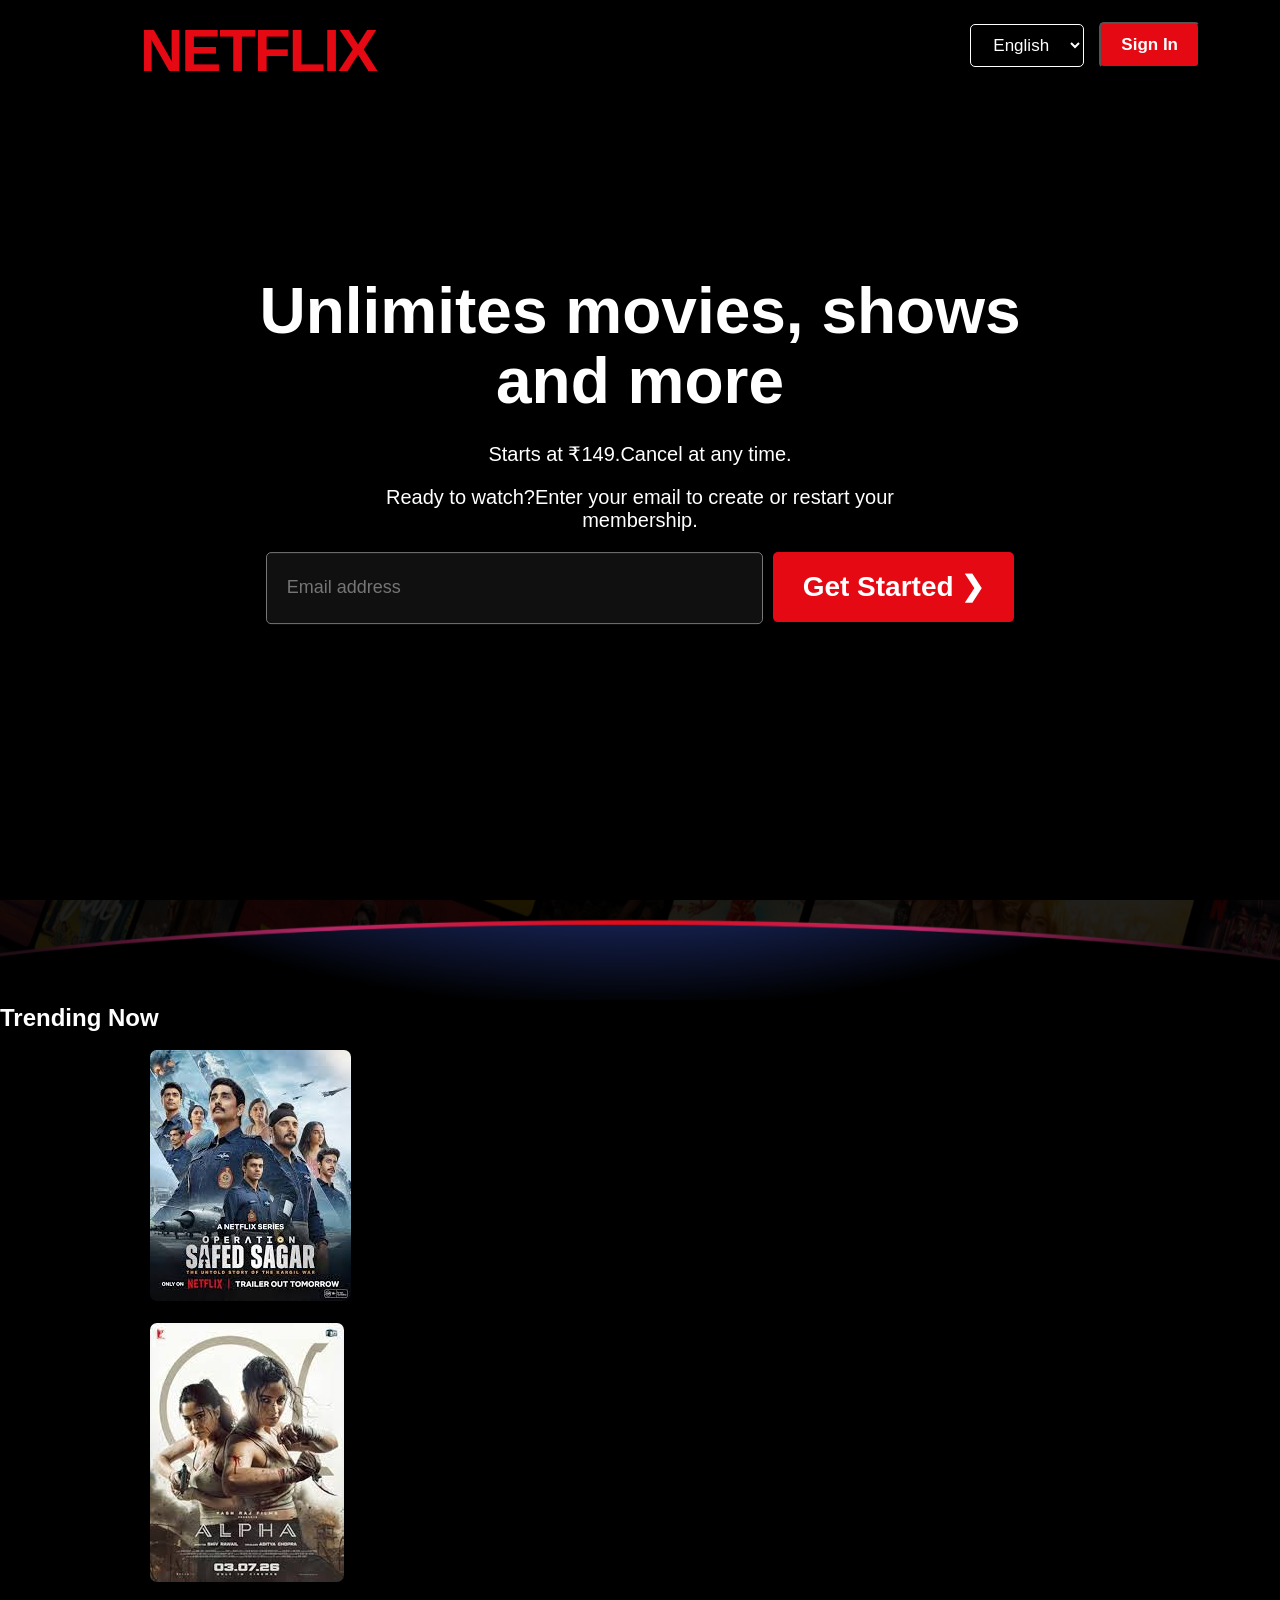
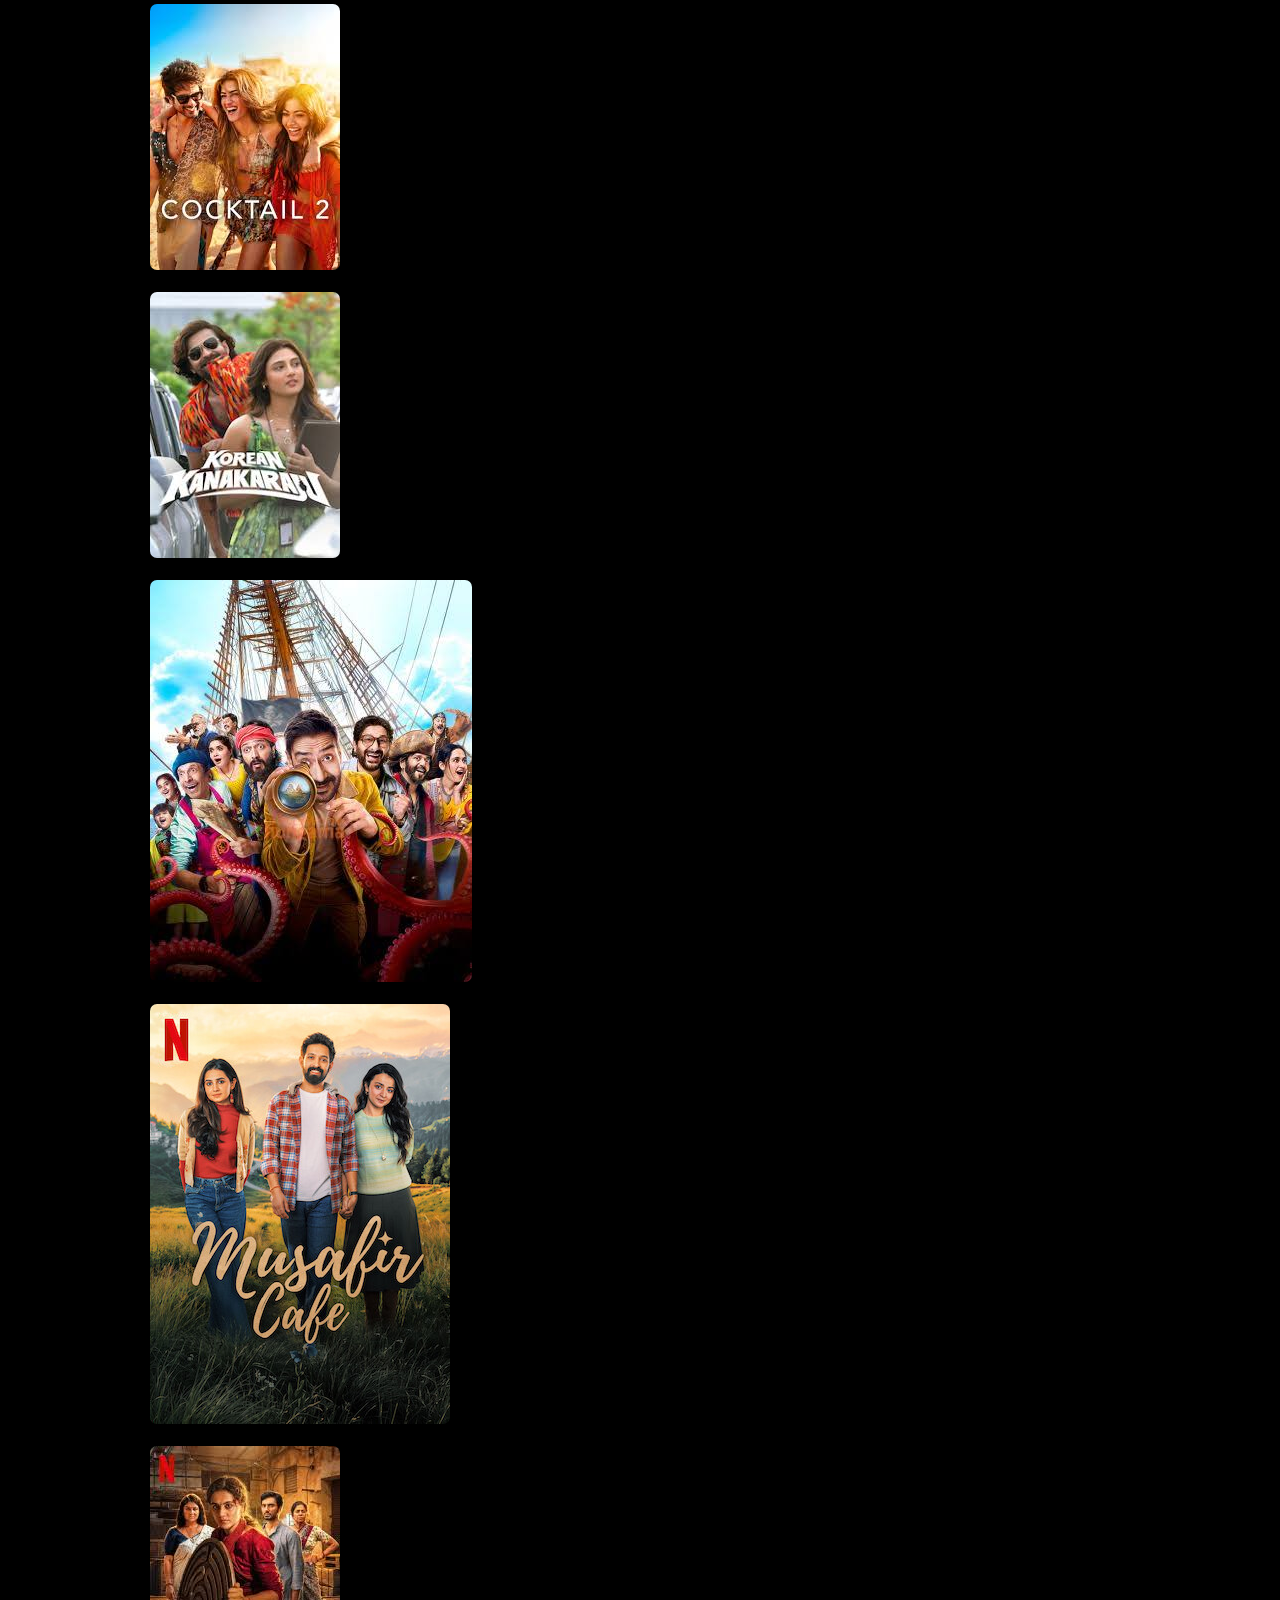
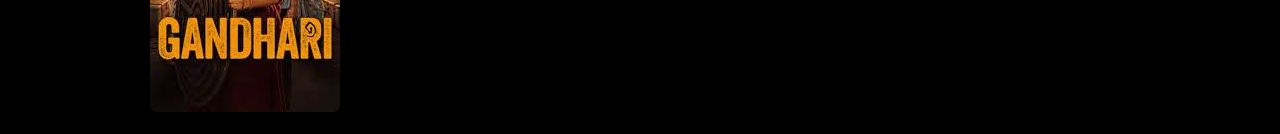
==== index.html @ ce34a3e2 "Update index.html" ====
<!DOCTYPE html>
<html lang="en">
<head>
    <meta charset="UTF-8">
    <meta name="viewport" content="width=device-width, initial-scale=1.0">
    <title>Netflix India-Watch The Shows Online,Watch Movies Online</title>
    <link rel="stylesheet" href="style.css">
  
</head>
<body id="body">
    <div class="main">
        <div class="navbar">
            <div class="logo">NETFLIX</div>
            <div class="right-menu">
                <select class="language">
                    <option>English</option>
                    <option>हिंदी</option>
                </select>
                <div class="sign-in"><button type="submit" class="sign-in-button">Sign In</button></div>
            </div>
        </div>
    </div>
    <div class="content">
        <h1>Unlimites movies, shows <br>and more </h1>
        <p>Starts at ₹149.Cancel at any time.</p>
        <p>Ready to watch?Enter your email to create or restart your<br> membership.</p>
        <div class="email-box">
                <input
                    type="email"
                    placeholder="Email address"
                >

                <button class="get-started">
                    Get Started ❯
                </button>

            </div>

    </div>
    <!--    saragam -->
    <img src="images/half_circle.png" alt="half circle" width="100%" height="100px">
    <h2 class="trending_now">Trending Now</h2><br>
    <div class="img_div">
        <img src="images/operation_safed_sagar.jpg" style="border-radius: 7px;">
    </div>&nbsp;&nbsp;&nbsp;&nbsp;  
    
    <div class="img_div">
        <img src="images/alpha.jpg" style="border-radius: 7px;">
    </div>&nbsp;&nbsp;&nbsp;&nbsp; 
    
    <div class="img_div">
        <img src="images/cocktail.jpg" style="border-radius: 7px;">
    </div>&nbsp;&nbsp;&nbsp;&nbsp;
    
    <div class="img_div">
        <img src="images/korean_kanakaran.jpg" style="border-radius: 7px;">
    </div>&nbsp;&nbsp;&nbsp;&nbsp;
    
    <div class="img_div">
        <img src="images/dhamaal.jpg" style="border-radius: 7px;">
    </div>&nbsp;&nbsp;&nbsp;&nbsp;
    
    <div class="img_div">
        <img src="images/musafir_cafe.jpg" style="border-radius: 7px;">
    </div>&nbsp;&nbsp;&nbsp;&nbsp;
    
    <div class="img_div">
        <img src="images/gandhari.jpg" style="border-radius: 7px;">
    </div>&nbsp;&nbsp;&nbsp;&nbsp;
</body>
</html>
---- style.css ----
* {
    margin: 0px;
    padding: 0px;
}
body {
    font-family: Arial, sans-serif;
    background-color: black;
    color: white;
}
.main{
    height: 100vh;
    width: 100%;
     background-image:
        linear-gradient(
            rgba(0, 0, 0, 0.65),
            rgba(0, 0, 0, 0.65)
        ),
        url("background image.jpg");

    background-size: cover;
    background-position: center;
    background-repeat: no-repeat;

    position: relative;
}
.navbar {
    height: 90px;

    display: flex;
    align-items: center;
    justify-content: space-between;

    padding: 0 40px;
}

.logo {
    color: #e50914;

    font-size: 60px;

    font-weight: bold;

    letter-spacing: -2px;
    padding-left: 100px;
    padding-top: 10px;

}


.right-menu{
    display: flex;

    align-items: center;

    gap: 15px;

    padding-right: 40px;
}


.language{
    border: 1px solid white;

    padding: 10px 18px;

    border-radius: 5px;

    font-size: 17px;

    background-color: rgba(0, 0, 0, 0.5);

    cursor: pointer;
    color: white;
}

.select option{
    background-color: white;
}

.sign-in-button{
    background-color: #e50914;

    padding: 11px 20px;

    border-radius: 5px;

    font-size: 17px;

    font-weight: bold;

    cursor: pointer;
    
    color: white;
}
/*sargam*/
body {
    background-color: black;
    color: white;
}
.img_div {
    display: block;
    unicode-bidi: bidi-override;
    padding-left: 150px;
    transition: o.3s ease;/* smooth animation */
}
.img_div:hover{
    transform: scale(1.1); /* increase size by 20% */
    padding-left: 150px;
}


.content {
    width: 100%;
    position: absolute;
    top: 50%;
    left: 50%;
    transform: translate(-50%, -50%);
    text-align: center;
    padding: 20px;
}

/* HEADING */

.content h1 {
    font-size: 64px;

    line-height: 1.1;

    font-weight: 800;

    margin-bottom: 25px;
}


/* PRICE */

.price {
    font-size: 24px;

    font-weight: bold;

    margin-bottom: 40px;
}


/* DESCRIPTION */

.content p:not(.price) {
    font-size: 20px;

    margin-bottom: 20px;
}


/* EMAIL AREA */

.email-box {
    display: flex;

    justify-content: center;

    gap: 10px;
}


/* EMAIL INPUT */

.email-box input {
    width: 455px;

    height: 70px;

    padding: 0 20px;

    font-size: 18px;

    color: white;

    background-color: rgba(20, 20, 20, 0.8);

    border: 1px solid #777;

    border-radius: 5px;
}


/* GET STARTED */

.get-started {
    height: 70px;

    padding: 0 30px;

    background-color: #e50914;

    color: white;

    border: none;

    border-radius: 5px;

    font-size: 28px;

    font-weight: bold;

    cursor: pointer;
}

.get-started:hover {
    background-color: #f40612;
}
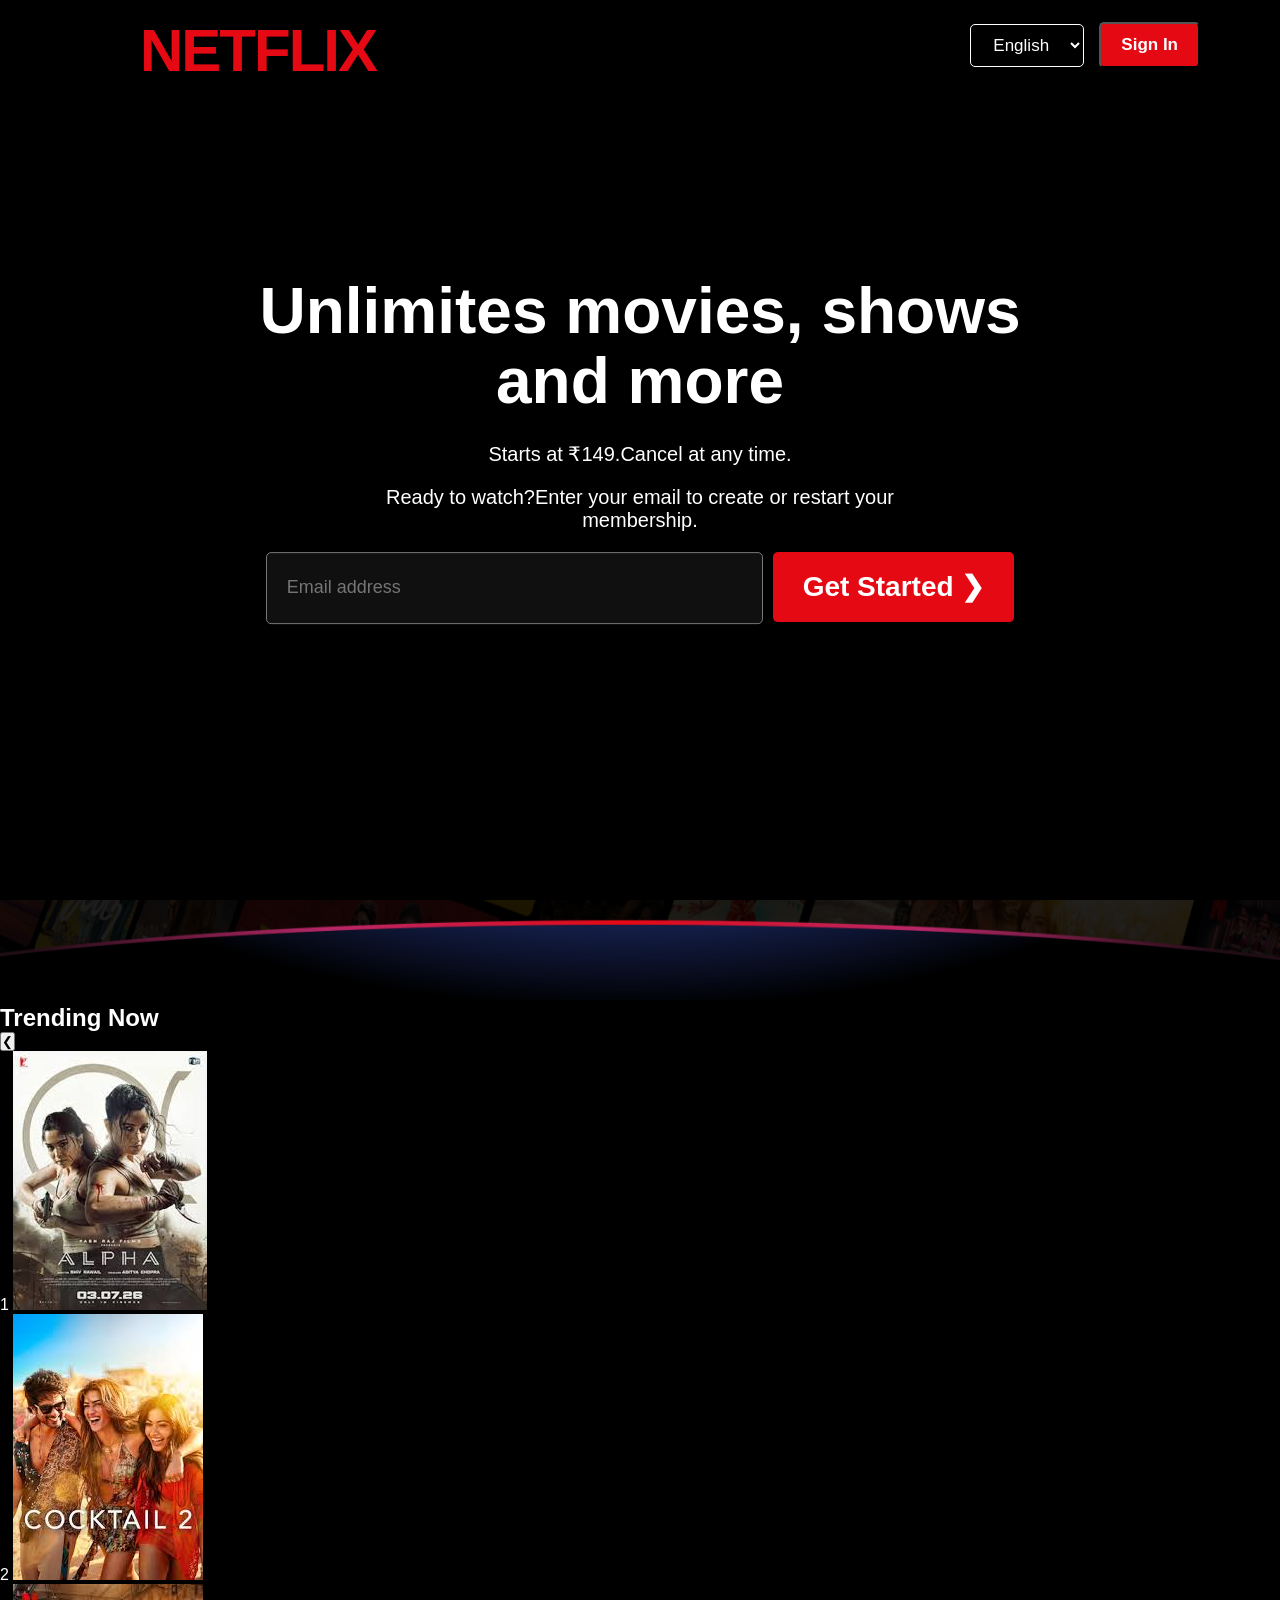
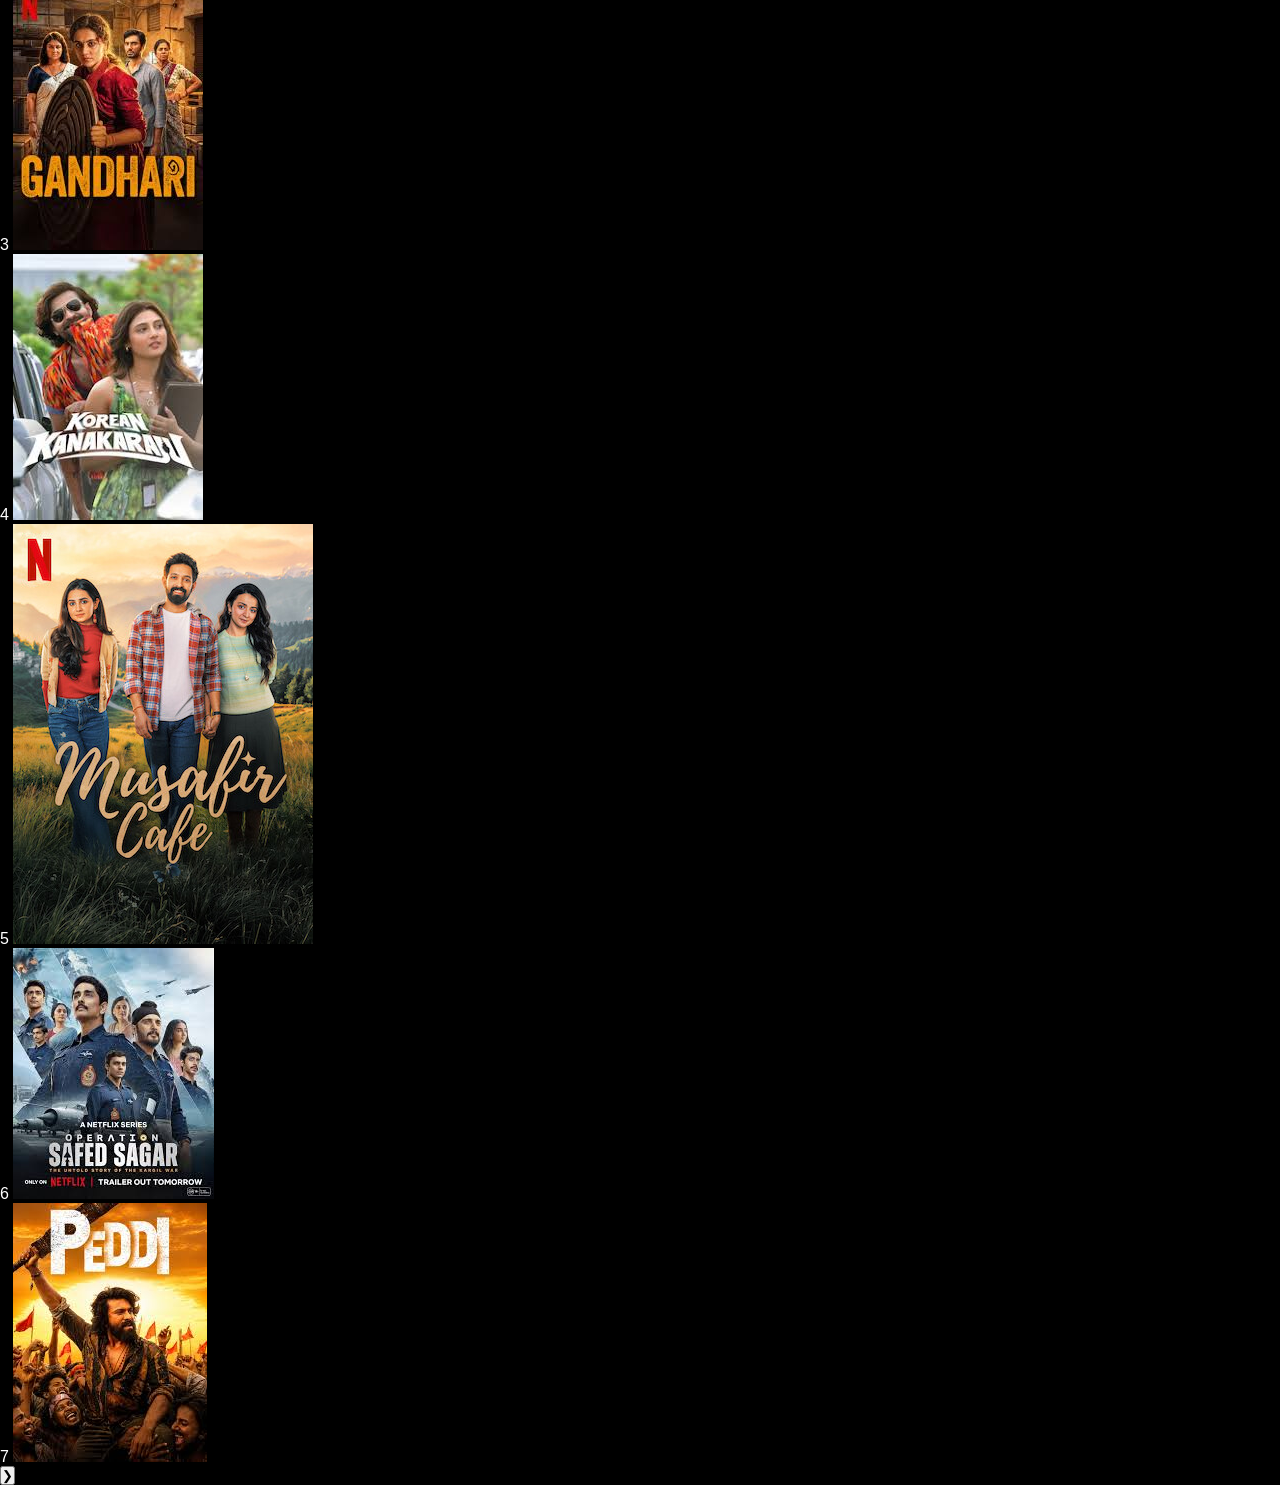
==== commit af146633: "Update index.html" ====
--- a/index.html
+++ b/index.html
@@ -39,33 +39,107 @@
     </div>
     <!--    saragam -->
     <img src="images/half_circle.png" alt="half circle" width="100%" height="100px">
-    <h2 class="trending_now">Trending Now</h2><br>
-    <div class="img_div">
-        <img src="images/operation_safed_sagar.jpg" style="border-radius: 7px;">
-    </div>&nbsp;&nbsp;&nbsp;&nbsp;  
-    
-    <div class="img_div">
-        <img src="images/alpha.jpg" style="border-radius: 7px;">
-    </div>&nbsp;&nbsp;&nbsp;&nbsp; 
-    
-    <div class="img_div">
-        <img src="images/cocktail.jpg" style="border-radius: 7px;">
-    </div>&nbsp;&nbsp;&nbsp;&nbsp;
-    
-    <div class="img_div">
-        <img src="images/korean_kanakaran.jpg" style="border-radius: 7px;">
-    </div>&nbsp;&nbsp;&nbsp;&nbsp;
-    
-    <div class="img_div">
-        <img src="images/dhamaal.jpg" style="border-radius: 7px;">
-    </div>&nbsp;&nbsp;&nbsp;&nbsp;
-    
-    <div class="img_div">
-        <img src="images/musafir_cafe.jpg" style="border-radius: 7px;">
-    </div>&nbsp;&nbsp;&nbsp;&nbsp;
-    
-    <div class="img_div">
-        <img src="images/gandhari.jpg" style="border-radius: 7px;">
-    </div>&nbsp;&nbsp;&nbsp;&nbsp;
+    <!-- <section class="trending_class">
+            <h2 class="trending_now">Trending Now</h2><br>
+              <div class="slider-container">
+            <button class="slider-btn left-btn" onclick="slideleft()" height="100px" width="100px">&#10094;</button>
+        <div class="movie-slider" id="movieSlider">    
+        <div class="img_div">
+                <img src="images/operation_safed_sagar.jpg" style="border-radius: 7px;">
+            </div>&nbsp;&nbsp;&nbsp;&nbsp;  
+
+            <div class="img_div">
+                <img src="images/alpha.jpg" style="border-radius: 7px;">
+            </div>&nbsp;&nbsp;&nbsp;&nbsp; 
+
+            <div class="img_div">
+                <img src="images/cocktail.jpg" style="border-radius: 7px;">
+            </div>&nbsp;&nbsp;&nbsp;&nbsp;
+
+            <div class="img_div">
+                <img src="images/korean_kanakaran.jpg" style="border-radius: 7px;">
+            </div>&nbsp;&nbsp;&nbsp;&nbsp;
+
+            <div class="img_div">
+                <img src="images/dhamaal.jpg" style="border-radius: 7px;">
+            </div>&nbsp;&nbsp;&nbsp;&nbsp;
+
+            <div class="img_div">
+                <img src="images/musafir_cafe.jpg" style="border-radius: 7px;">
+            </div>&nbsp;&nbsp;&nbsp;&nbsp;
+
+            <div class="img_div">
+                <img src="images/gandhari.jpg" style="border-radius: 7px;">
+            </div>&nbsp;&nbsp;&nbsp;&nbsp;
+            <button class="slider-btn right-btn" onclick="slideright()" height="100px" width="100px">&#10095;</button>
+        </div>
+    </section> -->
+    <section class="trending-section">
+
+        <h2>Trending Now</h2>
+
+        <div class="slider-container">
+
+            <!-- Left Button -->
+            <button class="slider-btn left-btn" onclick="slideLeft()" id="leftBtn">
+                &#10094;
+            </button>
+
+            <!-- Movie List -->
+            <div class="movie-slider" id="movieSlider">
+
+                <!-- Movie 1 -->
+                <div class="movie-card">
+                    <span class="rank">1</span>
+                    <img src="images/alpha.jpg" alt="Movie 1">
+                </div>
+
+                <!-- Movie 2 -->
+                <div class="movie-card">
+                    <span class="rank">2</span>
+                    <img src="images/cocktail.jpg" alt="Movie 2">
+                </div>
+
+                <!-- Movie 3 -->
+                <div class="movie-card">
+                    <span class="rank">3</span>
+                    <img src="images/gandhari.jpg" alt="Movie 3">
+                </div>
+
+                <!-- Movie 4 -->
+                <div class="movie-card">
+                    <span class="rank">4</span>
+                    <img src="images/korean_kanakaran.jpg" alt="Movie 4">
+                </div>
+
+                <!-- Movie 5 -->
+                <div class="movie-card">
+                    <span class="rank">5</span>
+                    <img src="images/musafir_cafe.jpg" alt="Movie 5">
+                </div>
+
+                <!-- Movie 6 -->
+                <div class="movie-card">
+                    <span class="rank">6</span>
+                    <img src="images/operation_safed_sagar.jpg" alt="Movie 6">
+                </div>
+                
+                <!-- Movie 6 -->
+                <div class="movie-card">
+                    <span class="rank">7</span>
+                    <img src="images/peddi.jpg" alt="Movie 6">
+                </div>
+
+            </div>
+
+            <!-- Right Button -->
+            <button class="slider-btn right-btn" onclick="slideRight()" id="rightBtn">
+                &#10095;
+            </button>
+
+        </div>
+
+    </section>
+    <script src="script.js"></script>
 </body>
 </html>
--- a/style.css
+++ b/style.css
@@ -92,7 +92,7 @@
     
     color: white;
 }
-/*sargam*/
+/*saragam*/
 body {
     background-color: black;
     color: white;
@@ -102,12 +102,12 @@
     unicode-bidi: bidi-override;
     padding-left: 150px;
     transition: o.3s ease;/* smooth animation */
+    float: left;
 }
 .img_div:hover{
     transform: scale(1.1); /* increase size by 20% */
     padding-left: 150px;
 }
-
 
 .content {
     width: 100%;
@@ -210,4 +210,3 @@
     background-color: #f40612;
 }
 
-
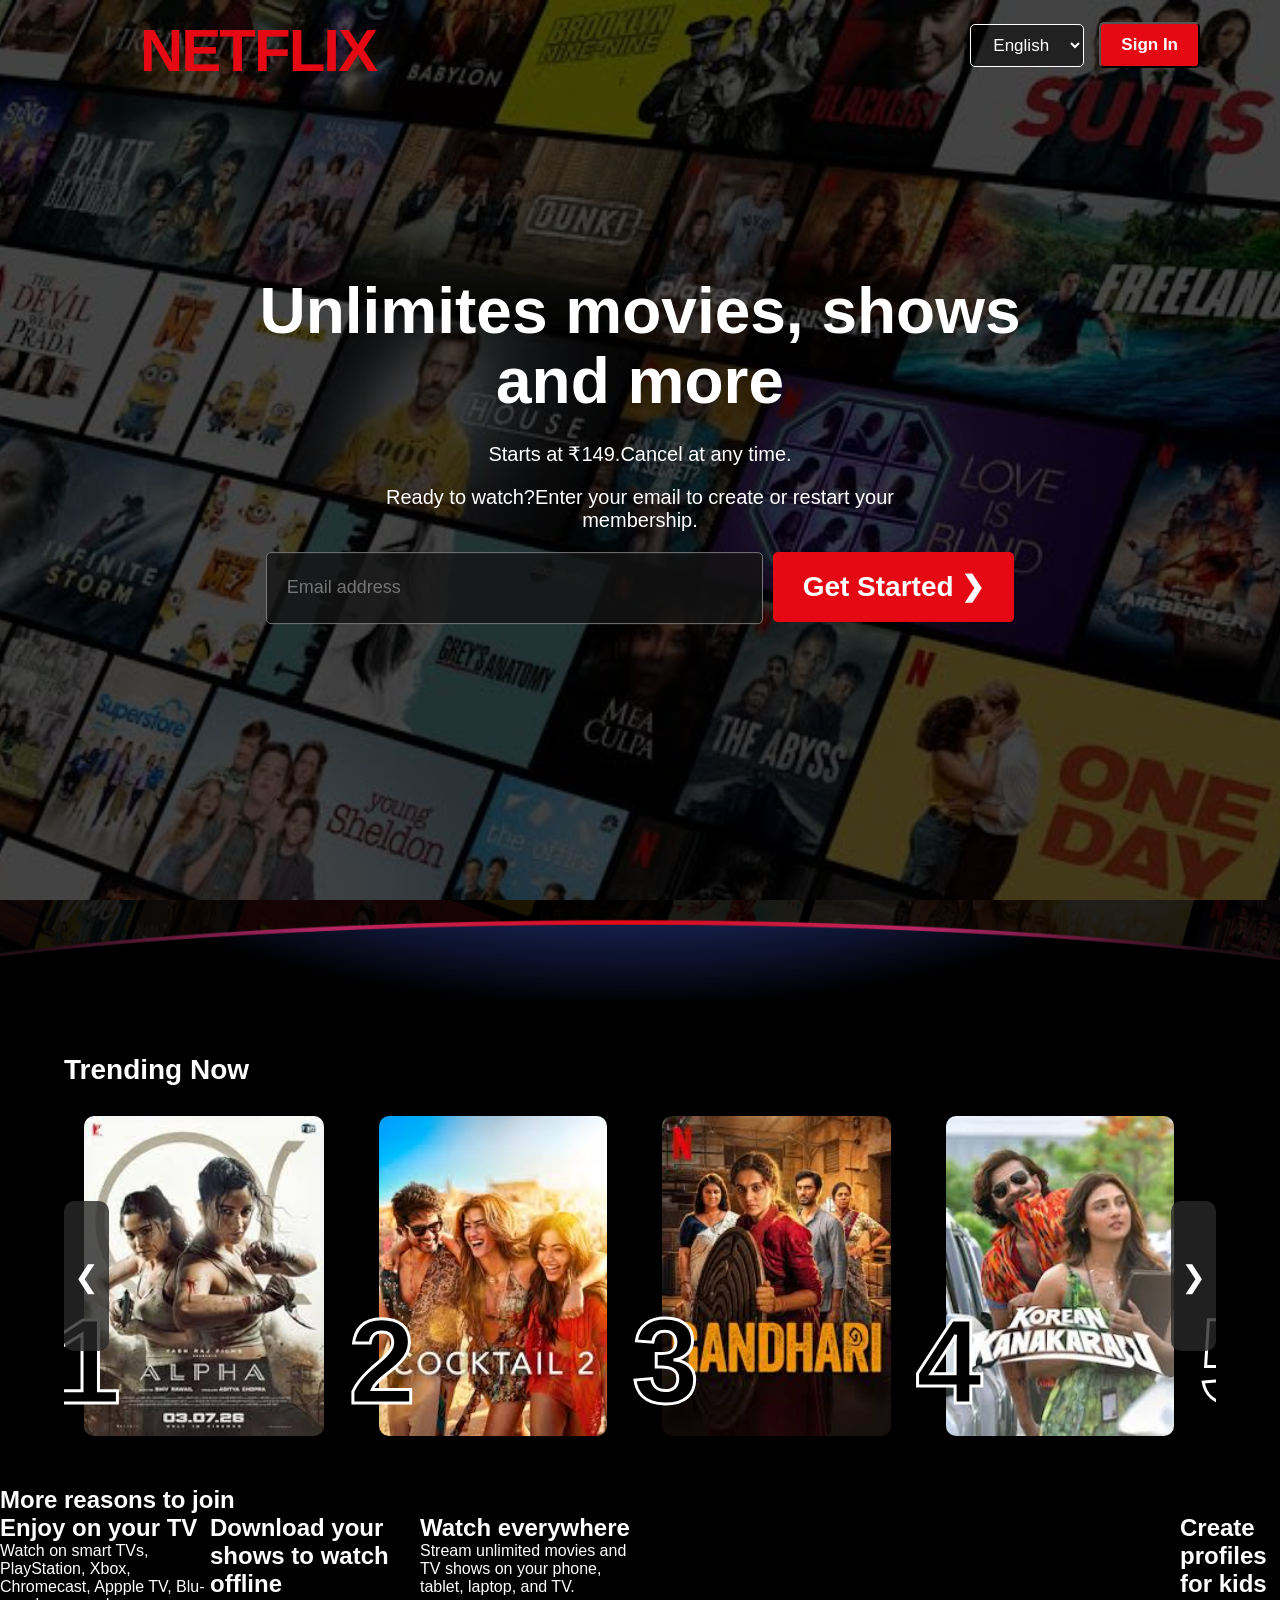
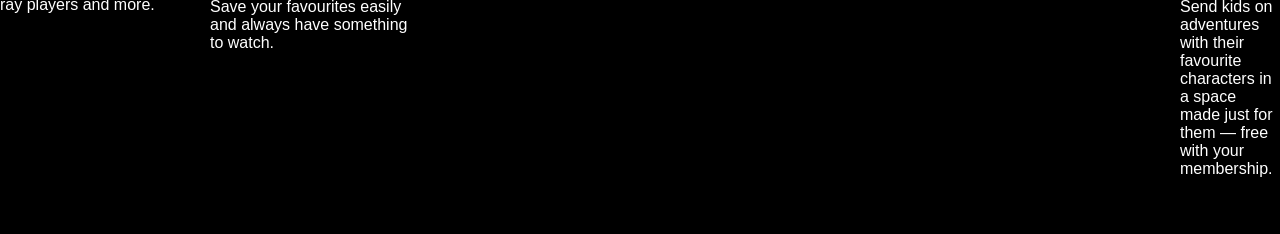
==== commit 27530eb8: "Update index.html" ====
--- a/index.html
+++ b/index.html
@@ -5,7 +5,6 @@
     <meta name="viewport" content="width=device-width, initial-scale=1.0">
     <title>Netflix India-Watch The Shows Online,Watch Movies Online</title>
     <link rel="stylesheet" href="style.css">
-  
 </head>
 <body id="body">
     <div class="main">
@@ -27,118 +26,85 @@
         <div class="email-box">
                 <input
                     type="email"
-                    placeholder="Email address"
-                >
-
+                    placeholder="Email address">
                 <button class="get-started">
                     Get Started ❯
                 </button>
-
             </div>
-
     </div>
     <!--    saragam -->
     <img src="images/half_circle.png" alt="half circle" width="100%" height="100px">
-    <!-- <section class="trending_class">
-            <h2 class="trending_now">Trending Now</h2><br>
-              <div class="slider-container">
-            <button class="slider-btn left-btn" onclick="slideleft()" height="100px" width="100px">&#10094;</button>
-        <div class="movie-slider" id="movieSlider">    
-        <div class="img_div">
-                <img src="images/operation_safed_sagar.jpg" style="border-radius: 7px;">
-            </div>&nbsp;&nbsp;&nbsp;&nbsp;  
-
-            <div class="img_div">
-                <img src="images/alpha.jpg" style="border-radius: 7px;">
-            </div>&nbsp;&nbsp;&nbsp;&nbsp; 
-
-            <div class="img_div">
-                <img src="images/cocktail.jpg" style="border-radius: 7px;">
-            </div>&nbsp;&nbsp;&nbsp;&nbsp;
-
-            <div class="img_div">
-                <img src="images/korean_kanakaran.jpg" style="border-radius: 7px;">
-            </div>&nbsp;&nbsp;&nbsp;&nbsp;
-
-            <div class="img_div">
-                <img src="images/dhamaal.jpg" style="border-radius: 7px;">
-            </div>&nbsp;&nbsp;&nbsp;&nbsp;
-
-            <div class="img_div">
-                <img src="images/musafir_cafe.jpg" style="border-radius: 7px;">
-            </div>&nbsp;&nbsp;&nbsp;&nbsp;
-
-            <div class="img_div">
-                <img src="images/gandhari.jpg" style="border-radius: 7px;">
-            </div>&nbsp;&nbsp;&nbsp;&nbsp;
-            <button class="slider-btn right-btn" onclick="slideright()" height="100px" width="100px">&#10095;</button>
-        </div>
-    </section> -->
     <section class="trending-section">
-
         <h2>Trending Now</h2>
-
         <div class="slider-container">
-
-            <!-- Left Button -->
             <button class="slider-btn left-btn" onclick="slideLeft()" id="leftBtn">
                 &#10094;
             </button>
-
-            <!-- Movie List -->
             <div class="movie-slider" id="movieSlider">
-
-                <!-- Movie 1 -->
                 <div class="movie-card">
                     <span class="rank">1</span>
                     <img src="images/alpha.jpg" alt="Movie 1">
                 </div>
-
-                <!-- Movie 2 -->
                 <div class="movie-card">
                     <span class="rank">2</span>
                     <img src="images/cocktail.jpg" alt="Movie 2">
                 </div>
-
-                <!-- Movie 3 -->
                 <div class="movie-card">
                     <span class="rank">3</span>
                     <img src="images/gandhari.jpg" alt="Movie 3">
                 </div>
-
-                <!-- Movie 4 -->
                 <div class="movie-card">
                     <span class="rank">4</span>
                     <img src="images/korean_kanakaran.jpg" alt="Movie 4">
                 </div>
-
-                <!-- Movie 5 -->
                 <div class="movie-card">
                     <span class="rank">5</span>
                     <img src="images/musafir_cafe.jpg" alt="Movie 5">
                 </div>
-
-                <!-- Movie 6 -->
                 <div class="movie-card">
                     <span class="rank">6</span>
                     <img src="images/operation_safed_sagar.jpg" alt="Movie 6">
                 </div>
-                
-                <!-- Movie 6 -->
                 <div class="movie-card">
                     <span class="rank">7</span>
                     <img src="images/peddi.jpg" alt="Movie 6">
                 </div>
-
+                <div class="movie-card">
+                    <span class="rank">8</span>
+                    <img src="images/gatta_khushi.jpg" alt="Movie 6">
+                </div>
+                <div class="movie-card">
+                    <span class="rank">9</span>
+                    <img src="images/dhamaal.jpg" alt="Movie 6">
+                </div>
+                <div class="movie-card">
+                    <span class="rank">10</span>
+                    <img src="images/mirzapur.jpg" alt="Movie 6">
+                </div>
             </div>
-
-            <!-- Right Button -->
             <button class="slider-btn right-btn" onclick="slideRight()" id="rightBtn">
                 &#10095;
             </button>
-
         </div>
-
+    </section>
+    <section>
+        <h2 class="more_reason">More reasons to join</h2>
+        <div class="div1">
+            <h2>Enjoy on your TV</h2>
+            <p>Watch on smart TVs, PlayStation, Xbox, Chromecast, Appple TV, Blu-ray players and more.</p>
+        </div>
+        <div class="div1">
+            <h2>Download your shows to watch offline</h2>
+            <p>Save your favourites easily and always have something to watch.</p>
+        </div>
+        <div class="div1">
+            <h2>Watch everywhere</h2>
+            <p>Stream unlimited movies and TV shows on your phone, tablet, laptop, and TV.</p>
+        </div>
+        <div class="div2">
+            <h2>Create profiles for kids</h2>
+            <p>Send kids on adventures with their favourite characters in a space made just for them — free with your membership.</p>
+        </div>
     </section>
     <script src="script.js"></script>
 </body>
--- a/style.css
+++ b/style.css
@@ -15,7 +15,7 @@
             rgba(0, 0, 0, 0.65),
             rgba(0, 0, 0, 0.65)
         ),
-        url("background image.jpg");
+        url("images/background.jpg");
 
     background-size: cover;
     background-position: center;
@@ -93,6 +93,33 @@
     color: white;
 }
 /*saragam*/
+
+.div1{
+    position: relative;
+
+    width: 210px;
+    height: 320px;
+
+    border-radius: 10px;
+
+    overflow: visible;
+
+    flex-shrink: 0;
+    float: left;
+}
+.div2{
+    position: relative;
+
+    width: 100px;
+    height: 320px;
+
+    border-radius: 10px;
+
+    overflow: visible;
+
+    flex-shrink: 0;
+    float: right;
+}
 body {
     background-color: black;
     color: white;
@@ -118,7 +145,186 @@
     text-align: center;
     padding: 20px;
 }
-
+/* Trending Section */
+
+.trending-section {
+    width: 90%;
+    margin: 50px auto;
+}
+
+.trending-section h2 {
+    font-size: 28px;
+    margin-bottom: 30px;
+}
+.more_section{
+    margin-left: 30px;
+    font-size: 28px;
+}
+
+/* Slider */
+
+.slider-container {
+    position: relative;
+    width: 100%;
+}
+
+
+/* Movie Slider */
+
+.movie-slider {
+    display: flex;
+    gap: 55px;
+
+    overflow-x: hidden;
+
+    scroll-behavior: smooth;
+
+    padding: 0 20px;
+}
+
+
+/* Movie Card */
+
+.movie-card {
+    position: relative;
+
+    min-width: 225px;
+    height: 320px;
+
+    border-radius: 10px;
+
+    overflow: visible;
+
+    flex-shrink: 0;
+}
+
+
+/* Movie Image */
+
+.movie-card img {
+    width: 100%;
+    height: 100%;
+
+    object-fit: cover;
+
+    border-radius: 10px;
+
+    display: block;
+
+    transition: transform 0.3s ease;
+}
+
+
+/* Hover Effect */
+
+.movie-card:hover img {
+    transform: scale(1.05);
+}
+
+
+/* Ranking Number */
+
+.rank {
+    position: absolute;
+
+    left: -30px;
+    bottom: 15px;
+
+    font-size: 120px;
+    font-weight: bold;
+
+    color: #000;
+
+    -webkit-text-stroke: 3px white;
+
+    z-index: 2;
+
+    line-height: 1;
+}
+
+
+/* Slider Buttons */
+
+.slider-btn {
+    position: absolute;
+
+    top: 50%;
+    transform: translateY(-50%);
+
+    width: 45px;
+    height: 150px;
+
+    border: none;
+
+    background-color: rgba(40, 40, 40, 0.8);
+
+    color: white;
+
+    font-size: 30px;
+
+    cursor: pointer;
+
+    z-index: 10;
+
+    border-radius: 10px;
+
+    transition: 0.3s;
+}
+
+
+/* Right Button */
+
+.right-btn {
+    right: 0;
+}
+
+
+/* Left Button */
+
+.left-btn {
+    left: 0;
+}
+
+
+/* Button Hover */
+
+.slider-btn:hover {
+    background-color: rgba(80, 80, 80, 0.9);
+}
+
+
+/* Responsive */
+
+@media (max-width: 768px) {
+
+    .trending-section {
+        width: 95%;
+    }
+
+    .trending-section h2 {
+        font-size: 22px;
+    }
+
+    .movie-card {
+        min-width: 160px;
+        height: 230px;
+    }
+
+    .rank {
+        font-size: 80px;
+        left: -20px;
+    }
+
+    .movie-slider {
+        gap: 35px;
+    }
+
+    .slider-btn {
+        width: 35px;
+        height: 100px;
+        font-size: 20px;
+    }
+}
 /* HEADING */
 
 .content h1 {
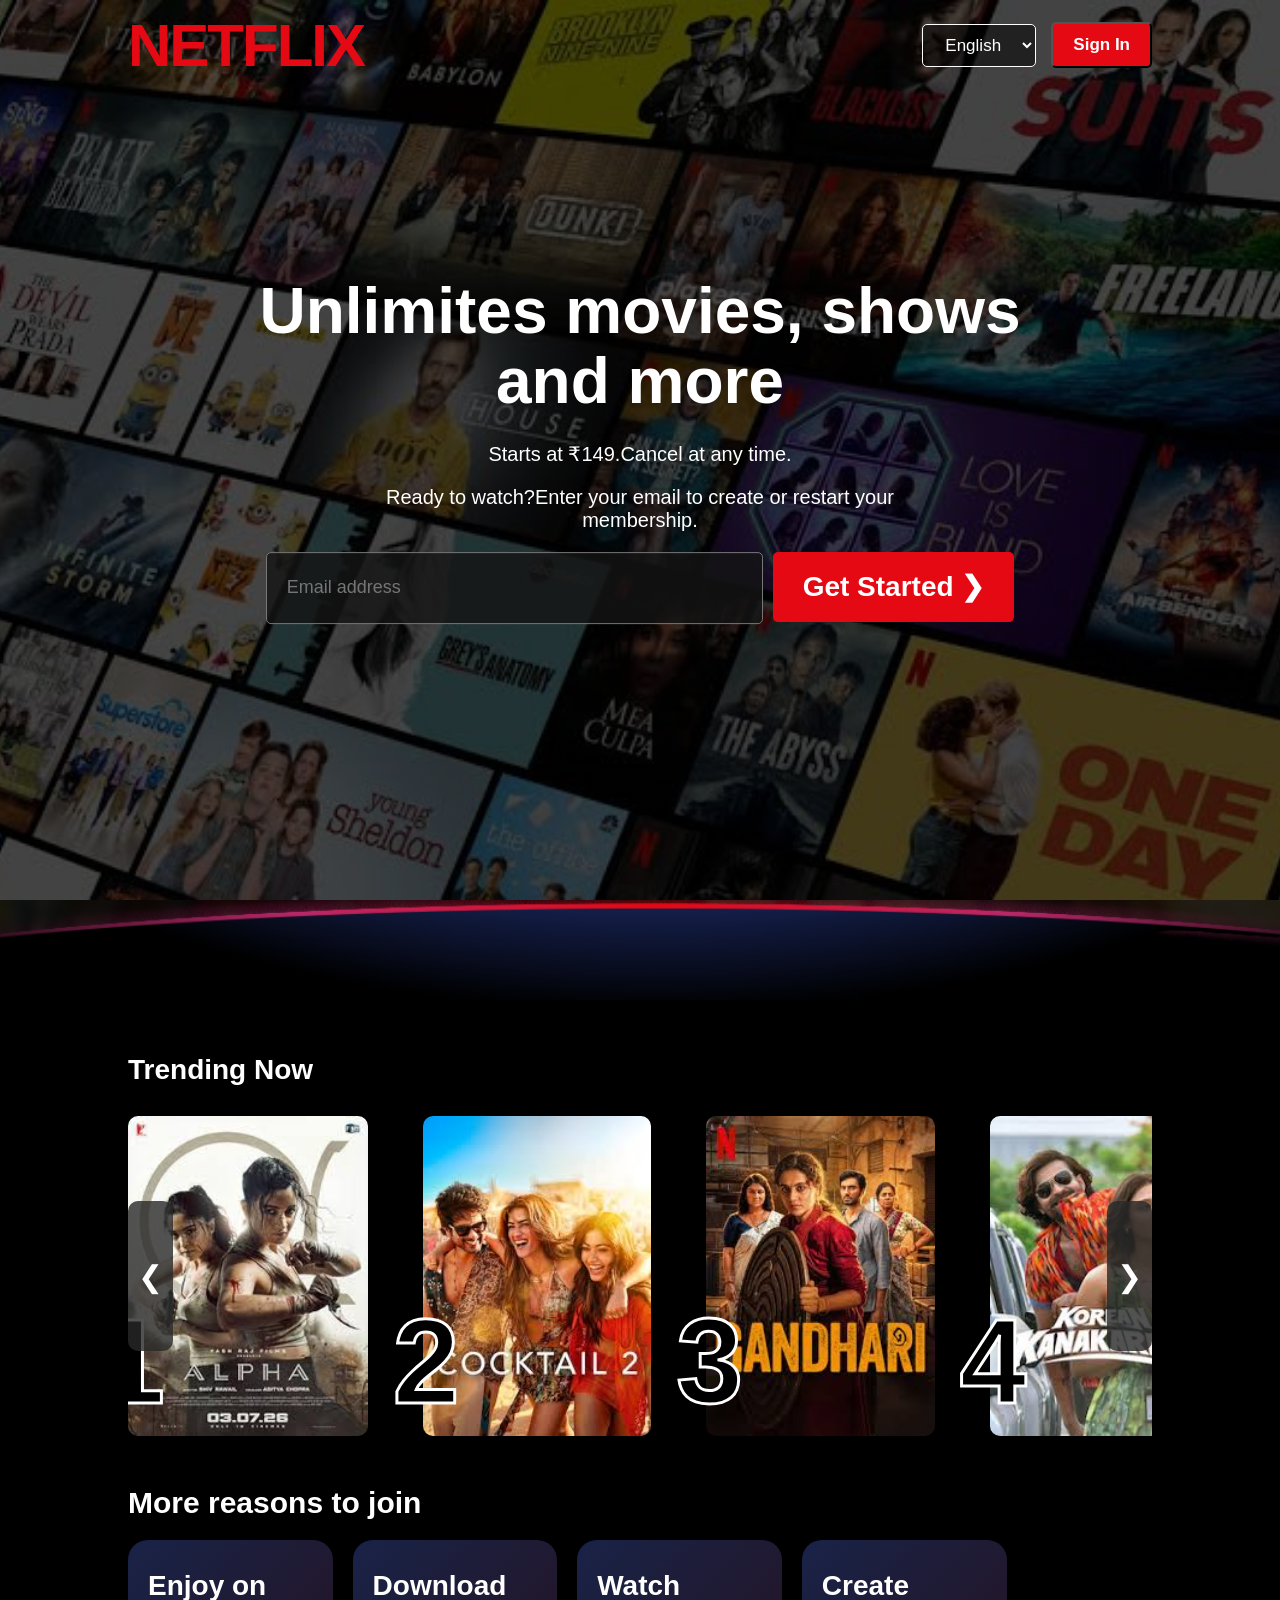
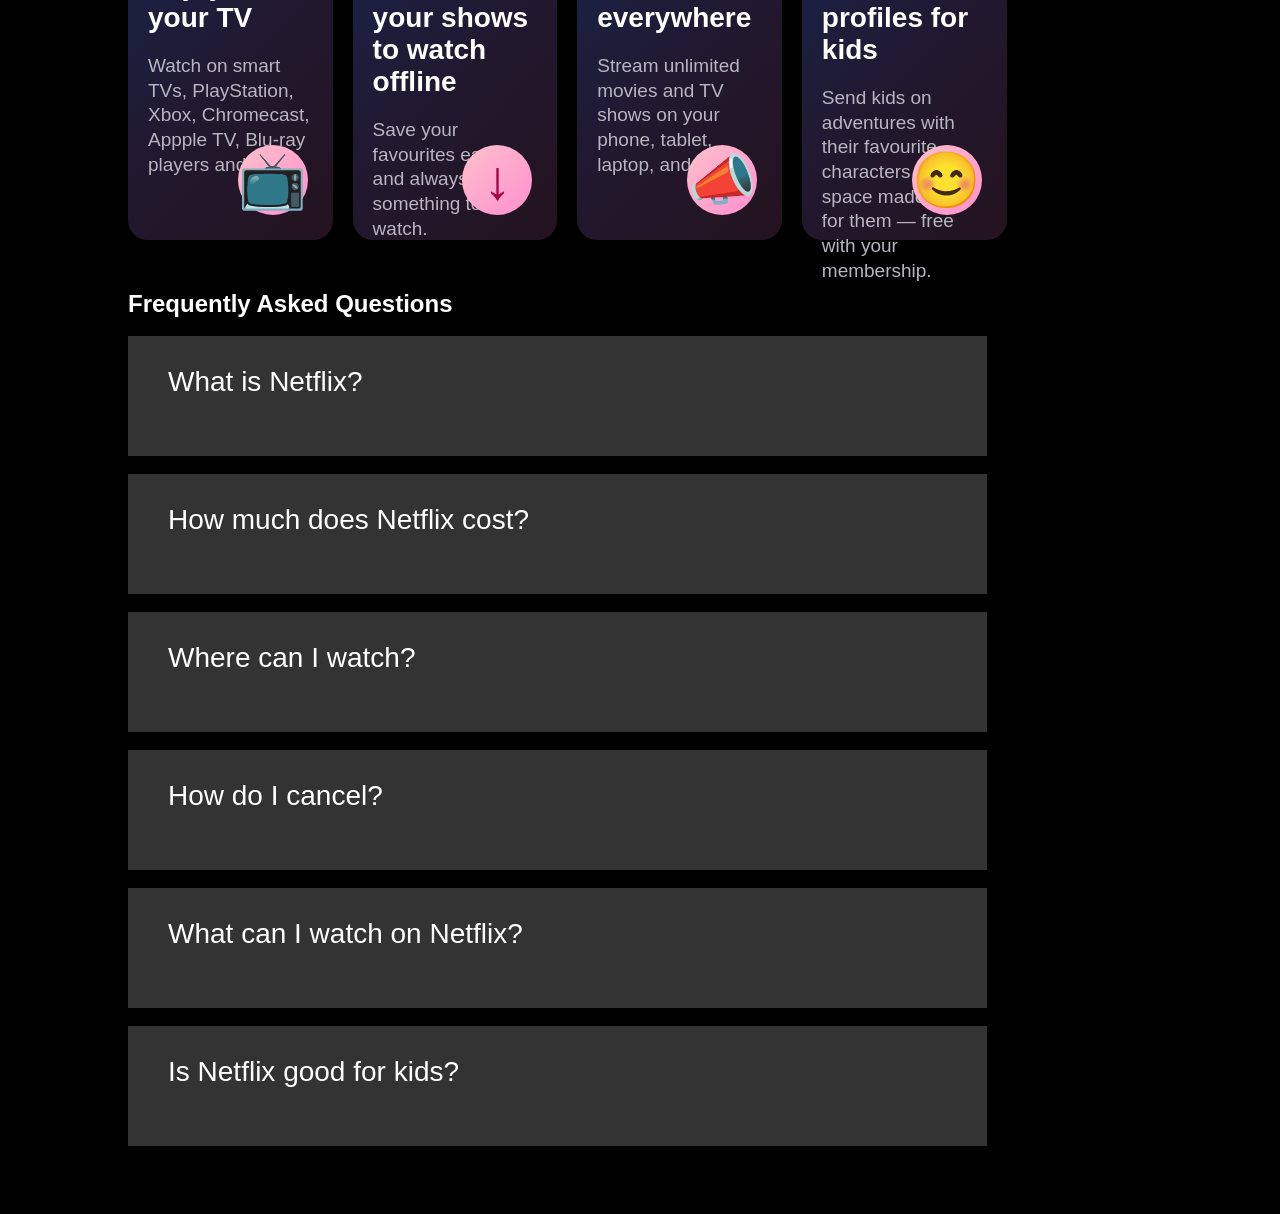
==== commit 667ef4d1: "Refactor index.html and enhance content layout Updated the HTML structure and added icons for featur" ====
--- a/index.html
+++ b/index.html
@@ -87,24 +87,50 @@
             </button>
         </div>
     </section>
-    <section>
+    <section class="reasons-section">
         <h2 class="more_reason">More reasons to join</h2>
         <div class="div1">
             <h2>Enjoy on your TV</h2>
             <p>Watch on smart TVs, PlayStation, Xbox, Chromecast, Appple TV, Blu-ray players and more.</p>
+        
+        <div class="icon ">
+                    📺
+                </div>
         </div>
         <div class="div1">
             <h2>Download your shows to watch offline</h2>
             <p>Save your favourites easily and always have something to watch.</p>
+        <div class="icon ">
+                    ↓
+                </div>
         </div>
+
         <div class="div1">
             <h2>Watch everywhere</h2>
             <p>Stream unlimited movies and TV shows on your phone, tablet, laptop, and TV.</p>
+        
+        <div class="icon">
+                    📣
+                </div>
         </div>
-        <div class="div2">
+
+        <div class="div1">
             <h2>Create profiles for kids</h2>
             <p>Send kids on adventures with their favourite characters in a space made just for them — free with your membership.</p>
+        
+        <div class="icon ">
+                    😊
+                </div>
         </div>
+    </section>
+    <section id="question">
+        <h2>Frequently Asked Questions</h2><br>
+        <div class="que">What is Netflix?</div><br>
+        <div class="que">How much does Netflix cost?</div><br>
+        <div class="que">Where can I watch?</div><br>
+        <div class="que">How do I cancel?</div><br>
+        <div class="que">What can I watch on Netflix?</div><br>
+        <div class="que">Is Netflix good for kids?</div><br>
     </section>
     <script src="script.js"></script>
 </body>
--- a/style.css
+++ b/style.css
@@ -16,112 +16,50 @@
             rgba(0, 0, 0, 0.65)
         ),
         url("images/background.jpg");
-
     background-size: cover;
     background-position: center;
     background-repeat: no-repeat;
-
     position: relative;
 }
 .navbar {
     height: 90px;
-
     display: flex;
     align-items: center;
     justify-content: space-between;
-
-    padding: 0 40px;
-}
-
+    padding: 0 10%;
+}
 .logo {
     color: #e50914;
-
     font-size: 60px;
-
-    font-weight: bold;
-
+    font-weight: bold;
     letter-spacing: -2px;
-    padding-left: 100px;
-    padding-top: 10px;
-
-}
-
-
-.right-menu{
-    display: flex;
-
+    padding: 0;
+}
+.right-menu {
+    display: flex;
     align-items: center;
-
     gap: 15px;
-
-    padding-right: 40px;
-}
-
-
+    padding: 0;
+}
 .language{
     border: 1px solid white;
-
     padding: 10px 18px;
-
     border-radius: 5px;
-
     font-size: 17px;
-
     background-color: rgba(0, 0, 0, 0.5);
-
     cursor: pointer;
     color: white;
 }
-
 .select option{
     background-color: white;
 }
-
 .sign-in-button{
     background-color: #e50914;
-
     padding: 11px 20px;
-
     border-radius: 5px;
-
     font-size: 17px;
-
-    font-weight: bold;
-
+    font-weight: bold;
     cursor: pointer;
-    
-    color: white;
-}
-/*saragam*/
-
-.div1{
-    position: relative;
-
-    width: 210px;
-    height: 320px;
-
-    border-radius: 10px;
-
-    overflow: visible;
-
-    flex-shrink: 0;
-    float: left;
-}
-.div2{
-    position: relative;
-
-    width: 100px;
-    height: 320px;
-
-    border-radius: 10px;
-
-    overflow: visible;
-
-    flex-shrink: 0;
-    float: right;
-}
-body {
-    background-color: black;
     color: white;
 }
 .img_div {
@@ -135,7 +73,6 @@
     transform: scale(1.1); /* increase size by 20% */
     padding-left: 150px;
 }
-
 .content {
     width: 100%;
     position: absolute;
@@ -145,10 +82,75 @@
     text-align: center;
     padding: 20px;
 }
+.content h1 {
+    font-size: 64px;
+
+    line-height: 1.1;
+
+    font-weight: 800;
+
+    margin-bottom: 25px;
+}
+.price {
+    font-size: 24px;
+    font-weight: bold;
+    margin-bottom: 40px;
+}
+.content p:not(.price) {
+    font-size: 20px;
+    margin-bottom: 20px;
+}
+.email-box {
+    display: flex;
+    justify-content: center;
+    gap: 10px;
+}
+.email-box input {
+    width: 455px;
+    height: 70px;
+    padding: 0 20px;
+    font-size: 18px;
+    color: white;
+    background-color: rgba(20, 20, 20, 0.8);
+    border: 1px solid #777;
+    border-radius: 5px;
+}
+.get-started {
+    height: 70px;
+    padding: 0 30px;
+    background-color: #e50914;
+    color: white;
+    border: none;
+    border-radius: 5px;
+    font-size: 28px;
+    font-weight: bold;
+    cursor: pointer;
+}
+.get-started:hover {
+    background-color: #f40612;
+}
+
+
+
+/* both left and right side padding */
+.trending-section,
+.reasons-section,
+#question {
+    width: 80%;
+    margin-left: auto;
+    margin-right: auto;
+}
+
+
+
+
+
+
 /* Trending Section */
 
+
 .trending-section {
-    width: 90%;
+    width: 80%;
     margin: 50px auto;
 }
 
@@ -160,31 +162,17 @@
     margin-left: 30px;
     font-size: 28px;
 }
-
-/* Slider */
-
 .slider-container {
     position: relative;
     width: 100%;
 }
-
-
-/* Movie Slider */
-
 .movie-slider {
     display: flex;
     gap: 55px;
-
     overflow-x: hidden;
-
     scroll-behavior: smooth;
-
-    padding: 0 20px;
-}
-
-
-/* Movie Card */
-
+    padding: 0;
+}
 .movie-card {
     position: relative;
 
@@ -197,10 +185,6 @@
 
     flex-shrink: 0;
 }
-
-
-/* Movie Image */
-
 .movie-card img {
     width: 100%;
     height: 100%;
@@ -213,88 +197,44 @@
 
     transition: transform 0.3s ease;
 }
-
-
-/* Hover Effect */
-
 .movie-card:hover img {
     transform: scale(1.05);
 }
-
-
-/* Ranking Number */
-
 .rank {
     position: absolute;
-
     left: -30px;
     bottom: 15px;
-
     font-size: 120px;
     font-weight: bold;
-
     color: #000;
-
     -webkit-text-stroke: 3px white;
-
     z-index: 2;
-
     line-height: 1;
 }
-
-
-/* Slider Buttons */
-
 .slider-btn {
     position: absolute;
-
     top: 50%;
     transform: translateY(-50%);
-
     width: 45px;
     height: 150px;
-
     border: none;
-
     background-color: rgba(40, 40, 40, 0.8);
-
-    color: white;
-
+    color: white;
     font-size: 30px;
-
     cursor: pointer;
-
     z-index: 10;
-
     border-radius: 10px;
-
     transition: 0.3s;
 }
-
-
-/* Right Button */
-
 .right-btn {
     right: 0;
 }
-
-
-/* Left Button */
-
 .left-btn {
     left: 0;
 }
-
-
-/* Button Hover */
-
 .slider-btn:hover {
     background-color: rgba(80, 80, 80, 0.9);
 }
-
-
-/* Responsive */
-
 @media (max-width: 768px) {
 
     .trending-section {
@@ -325,94 +265,128 @@
         font-size: 20px;
     }
 }
-/* HEADING */
-
-.content h1 {
-    font-size: 64px;
-
-    line-height: 1.1;
-
-    font-weight: 800;
-
-    margin-bottom: 25px;
-}
-
-
-/* PRICE */
-
-.price {
-    font-size: 24px;
-
-    font-weight: bold;
-
-    margin-bottom: 40px;
-}
-
-
-/* DESCRIPTION */
-
-.content p:not(.price) {
-    font-size: 20px;
-
+
+
+
+
+
+/*reason section*/
+
+.more_reason {
+    font-size: 30px;
     margin-bottom: 20px;
 }
-
-
-/* EMAIL AREA */
-
-.email-box {
-    display: flex;
-
+.div1 {
+    display: inline-block;
+    vertical-align: top;
+
+    width: 21%;
+    height: 300px;
+
+    margin-right: 1.5%;
+    padding: 30px 20px;
+
+    box-sizing: border-box;
+
+    border-radius: 20px;
+
+    background: linear-gradient(
+        135deg,
+        #192348,
+        #21182e,
+        #24131f
+    );
+
+    position: relative;
+}
+.reasons-section {
+    width: 80%;
+    margin: 50px auto;
+    padding: 0;
+}
+.div1 {
+    display: inline-block;
+    vertical-align: top;
+    width: 20%;
+    height: 300px;
+    margin-right: 1.5%;
+    padding: 30px 20px;
+    border-radius: 20px;
+    background: linear-gradient(
+        135deg,
+        #192348,
+        #21182e,
+        #24131f
+    );
+    position: relative;
+}
+.div1:last-of-type {
+    margin-right: 0;
+}
+.div1 h2 {
+    font-size: 28px;
+    margin-top: 0;
+    margin-bottom: 20px;
+}
+.div1 p {
+    font-size: 19px;
+    color: #b8b5c0;
+    line-height: 1.3;
+}
+.icon {
+    width: 70px;
+    height: 70px;
+    border-radius: 50%;
+    position: absolute;
+    right: 25px;
+    bottom: 25px;
+    font-size: 50px;
+    background: linear-gradient(
+        135deg,
+        pink,
+        #ff8fcf
+    );
+    color: #a50045;
+    display: flex;
+    align-items: center;
     justify-content: center;
-
-    gap: 10px;
-}
-
-
-/* EMAIL INPUT */
-
-.email-box input {
-    width: 455px;
-
-    height: 70px;
-
-    padding: 0 20px;
-
-    font-size: 18px;
-
-    color: white;
-
-    background-color: rgba(20, 20, 20, 0.8);
-
-    border: 1px solid #777;
-
-    border-radius: 5px;
-}
-
-
-/* GET STARTED */
-
-.get-started {
-    height: 70px;
-
-    padding: 0 30px;
-
-    background-color: #e50914;
-
-    color: white;
-
-    border: none;
-
-    border-radius: 5px;
-
-    font-size: 28px;
-
-    font-weight: bold;
-
-    cursor: pointer;
-}
-
-.get-started:hover {
-    background-color: #f40612;
-}
-
+    font-size: 55px;
+}
+@media (max-width: 800px) {
+    .div1 {
+        width: 48%;
+        margin-bottom: 20px;
+    }
+}
+
+@media (max-width: 500px) {
+    .div1 {
+        width: 100%;
+        margin-right: 0;
+    }
+}
+
+
+
+
+
+/* Question Section */
+
+#question {
+    clear: both;
+    width: 80%;
+    margin: 50px auto;
+    padding: 0;
+}
+.que{
+    background-color: #333333;
+    height: 90px;
+    width: 80%;
+    padding-bottom: 0px;
+    padding-left: 40px;
+    padding-top: 30px;
+    font-size: 28px;
+}
+.que:hover{
+    background-color:#4d4d4d;
+}
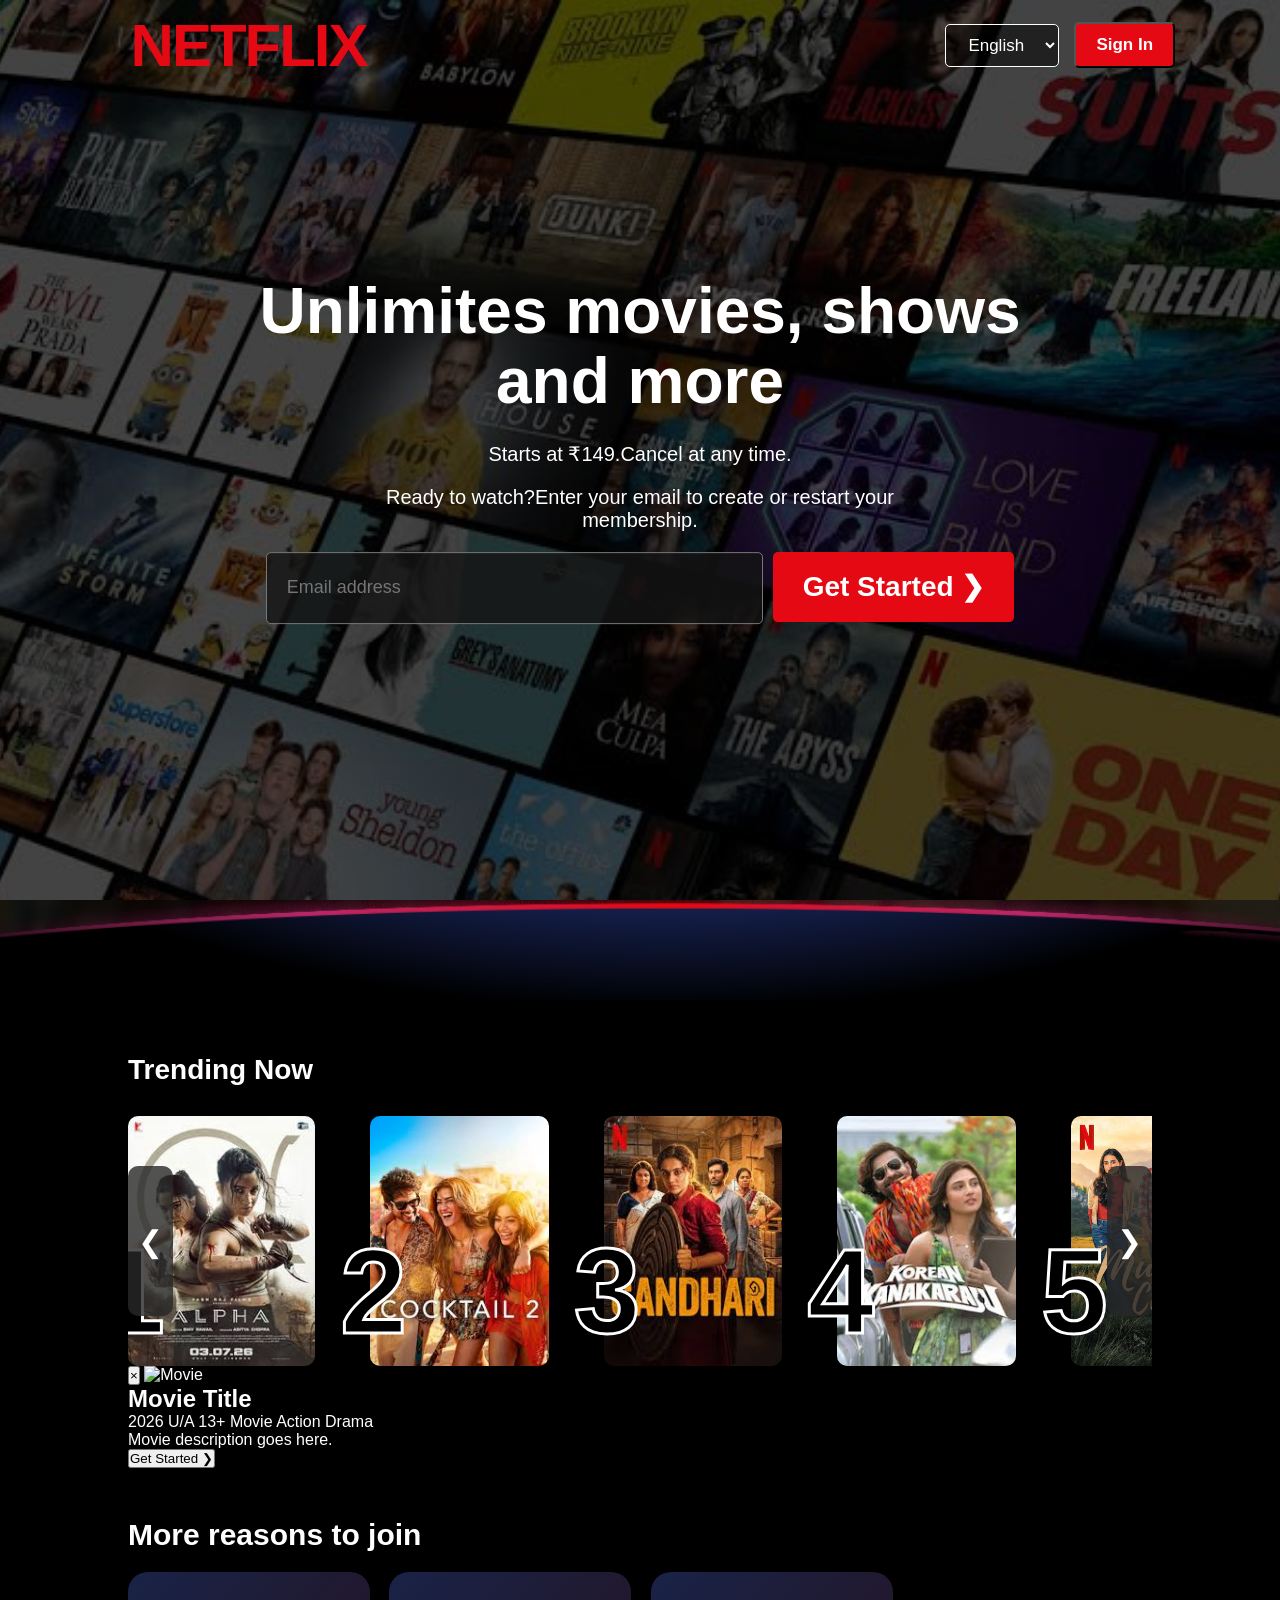
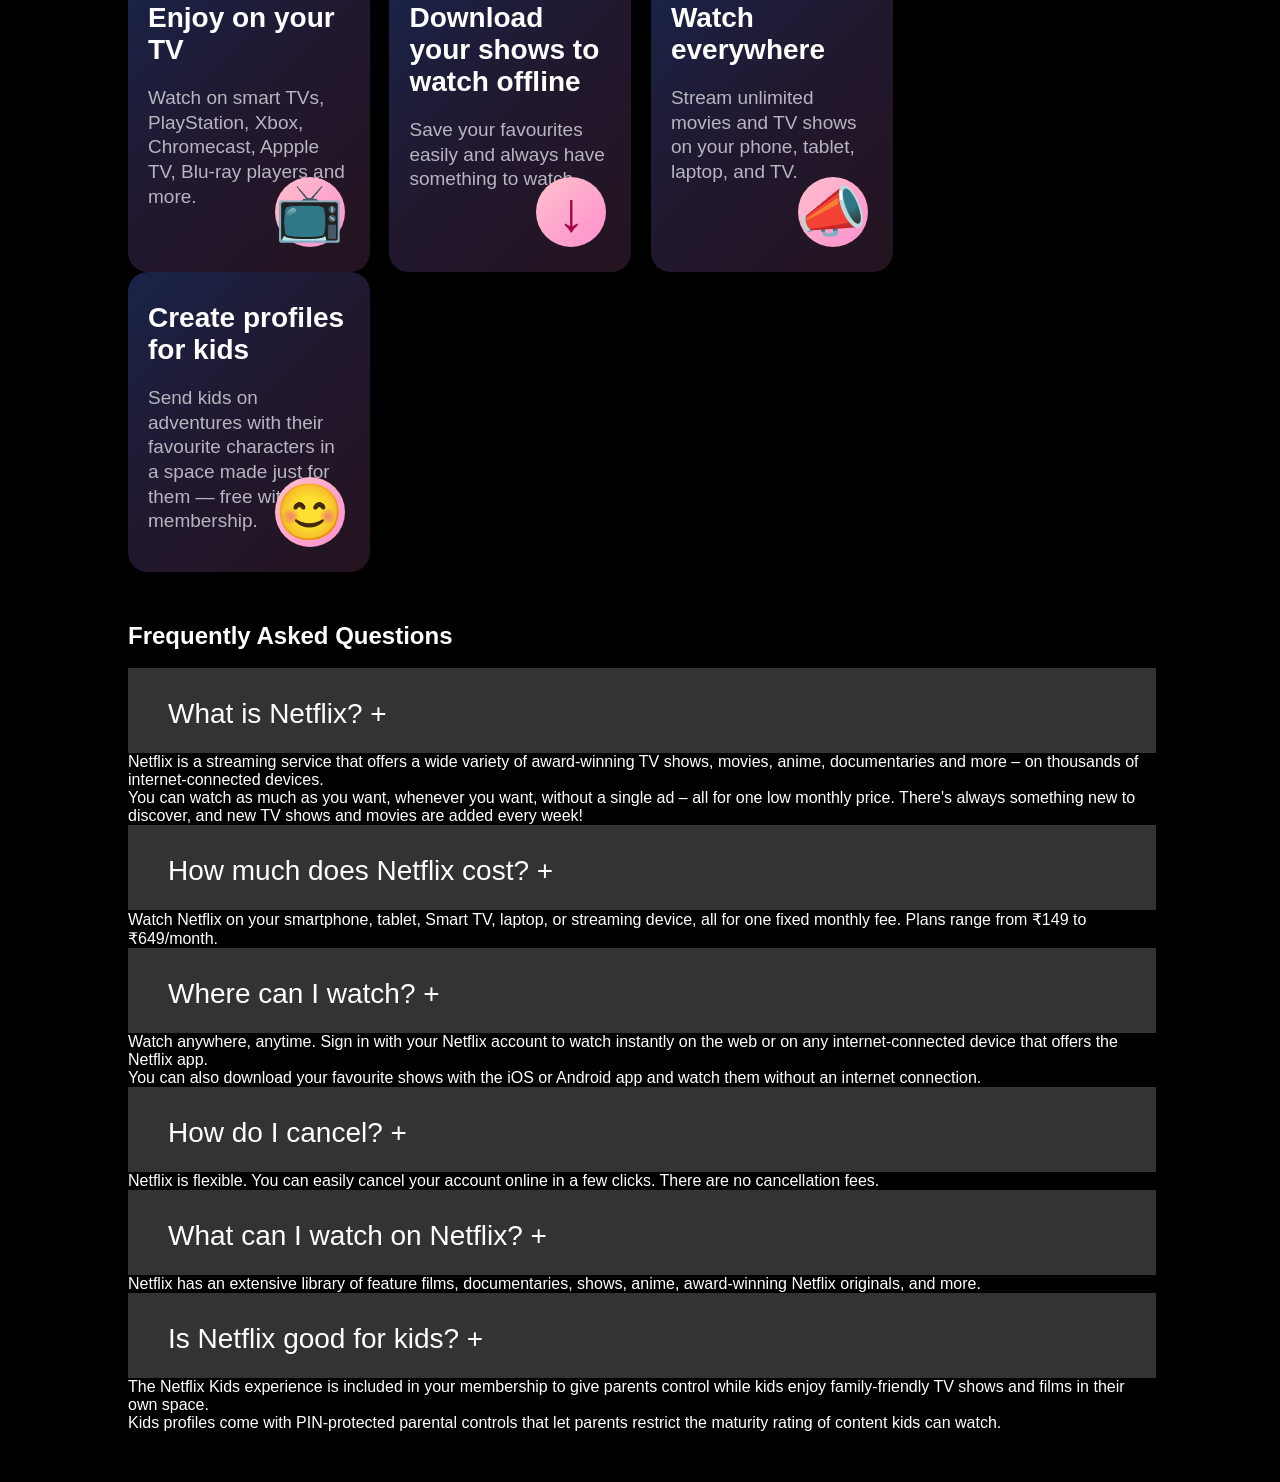
==== commit 0566832d: "Update index.html" ====
--- a/index.html
+++ b/index.html
@@ -33,7 +33,7 @@
             </div>
     </div>
     <!--    saragam -->
-    <img src="images/half_circle.png" alt="half circle" width="100%" height="100px">
+    <img src="images/half_circle.png" alt="half circle" width="102%" height="100px">
     <section class="trending-section">
         <h2>Trending Now</h2>
         <div class="slider-container">
@@ -41,43 +41,43 @@
                 &#10094;
             </button>
             <div class="movie-slider" id="movieSlider">
-                <div class="movie-card">
+                <div class="movie-card" onclick="openMovie('alpha')">
                     <span class="rank">1</span>
                     <img src="images/alpha.jpg" alt="Movie 1">
                 </div>
-                <div class="movie-card">
+                <div class="movie-card" onclick="openMovie('cocktail')">
                     <span class="rank">2</span>
                     <img src="images/cocktail.jpg" alt="Movie 2">
                 </div>
-                <div class="movie-card">
+                <div class="movie-card" onclick="openMovie('gandhari')">
                     <span class="rank">3</span>
                     <img src="images/gandhari.jpg" alt="Movie 3">
                 </div>
-                <div class="movie-card">
+                <div class="movie-card" onclick="openMovie('korean_kanakaran')">
                     <span class="rank">4</span>
                     <img src="images/korean_kanakaran.jpg" alt="Movie 4">
                 </div>
-                <div class="movie-card">
+                <div class="movie-card" onclick="openMovie('musafir_cafe')">
                     <span class="rank">5</span>
                     <img src="images/musafir_cafe.jpg" alt="Movie 5">
                 </div>
-                <div class="movie-card">
+                <div class="movie-card" onclick="openMovie('operation_safed_sagar')">
                     <span class="rank">6</span>
                     <img src="images/operation_safed_sagar.jpg" alt="Movie 6">
                 </div>
-                <div class="movie-card">
+                <div class="movie-card" onclick="openMovie('peddi')">
                     <span class="rank">7</span>
                     <img src="images/peddi.jpg" alt="Movie 6">
                 </div>
-                <div class="movie-card">
+                <div class="movie-card" onclick="openMovie('gatta_khushi')">
                     <span class="rank">8</span>
                     <img src="images/gatta_khushi.jpg" alt="Movie 6">
                 </div>
-                <div class="movie-card">
+                <div class="movie-card" onclick="openMovie('dhamaal')">
                     <span class="rank">9</span>
                     <img src="images/dhamaal.jpg" alt="Movie 6">
                 </div>
-                <div class="movie-card">
+                <div class="movie-card" onclick="openMovie('mirzapur')">
                     <span class="rank">10</span>
                     <img src="images/mirzapur.jpg" alt="Movie 6">
                 </div>
@@ -86,6 +86,38 @@
                 &#10095;
             </button>
         </div>
+        
+        <!-- MOVIE POPUP -->
+
+<div id="movieModal" class="movie-modal">
+    <div class="movie-popup">
+        <!-- Close Button -->
+        <button class="close-btn" onclick="closeMovie()">×</button>
+        <!-- Movie Image -->
+        <img id="modalImage" src="" alt="Movie">
+        <div class="movie-info">
+            <h1 id="modalTitle">Movie Title</h1>
+            <div class="movie-tags">
+                <span id="modalYear">2026</span>
+                <span>U/A 13+</span>
+                <span>Movie</span>
+                <span>Action</span>
+                <span>Drama</span>
+            </div>
+
+            <p id="modalDescription">
+                Movie description goes here.
+            </p>
+
+            <button class="modal-start">
+                Get Started ❯
+            </button>
+
+        </div>
+
+    </div>
+
+</div>
     </section>
     <section class="reasons-section">
         <h2 class="more_reason">More reasons to join</h2>
@@ -123,15 +155,143 @@
                 </div>
         </div>
     </section>
-    <section id="question">
-        <h2>Frequently Asked Questions</h2><br>
-        <div class="que">What is Netflix?</div><br>
-        <div class="que">How much does Netflix cost?</div><br>
-        <div class="que">Where can I watch?</div><br>
-        <div class="que">How do I cancel?</div><br>
-        <div class="que">What can I watch on Netflix?</div><br>
-        <div class="que">Is Netflix good for kids?</div><br>
-    </section>
+    <!-- FAQ SECTION -->
+<section id="question">
+
+    <h2>Frequently Asked Questions</h2>
+    <br>
+
+    <!-- Question 1 -->
+    <div class="item">
+
+        <div class="que">
+            <span>What is Netflix?</span>
+            <span class="faq-icon">+</span>
+        </div>
+
+        <div class="ans">
+            <p>
+                Netflix is a streaming service that offers a wide variety
+                of award-winning TV shows, movies, anime, documentaries
+                and more – on thousands of internet-connected devices.
+            </p>
+
+            <p>
+                You can watch as much as you want, whenever you want,
+                without a single ad – all for one low monthly price.
+                There's always something new to discover, and new TV
+                shows and movies are added every week!
+            </p>
+        </div>
+
+    </div>
+
+
+    <!-- Question 2 -->
+    <div class="item">
+
+        <div class="que">
+            <span>How much does Netflix cost?</span>
+            <span class="faq-icon">+</span>
+        </div>
+
+        <div class="ans">
+            <p>
+                Watch Netflix on your smartphone, tablet, Smart TV,
+                laptop, or streaming device, all for one fixed monthly
+                fee. Plans range from ₹149 to ₹649/month.
+            </p>
+        </div>
+
+    </div>
+
+
+    <!-- Question 3 -->
+    <div class="item">
+
+        <div class="que">
+            <span>Where can I watch?</span>
+            <span class="faq-icon">+</span>
+        </div>
+
+        <div class="ans">
+            <p>
+                Watch anywhere, anytime. Sign in with your Netflix account
+                to watch instantly on the web or on any internet-connected
+                device that offers the Netflix app.
+            </p>
+
+            <p>
+                You can also download your favourite shows with the iOS
+                or Android app and watch them without an internet connection.
+            </p>
+        </div>
+
+    </div>
+
+
+    <!-- Question 4 -->
+    <div class="item">
+
+        <div class="que">
+            <span>How do I cancel?</span>
+            <span class="faq-icon">+</span>
+        </div>
+
+        <div class="ans">
+            <p>
+                Netflix is flexible. You can easily cancel your account
+                online in a few clicks. There are no cancellation fees.
+            </p>
+        </div>
+
+    </div>
+
+
+    <!-- Question 5 -->
+    <div class="item">
+
+        <div class="que">
+            <span>What can I watch on Netflix?</span>
+            <span class="faq-icon">+</span>
+        </div>
+
+        <div class="ans">
+            <p>
+                Netflix has an extensive library of feature films,
+                documentaries, shows, anime, award-winning Netflix
+                originals, and more.
+            </p>
+        </div>
+
+    </div>
+
+
+    <!-- Question 6 -->
+    <div class="item">
+
+        <div class="que">
+            <span>Is Netflix good for kids?</span>
+            <span class="faq-icon">+</span>
+        </div>
+
+        <div class="ans">
+            <p>
+                The Netflix Kids experience is included in your membership
+                to give parents control while kids enjoy family-friendly
+                TV shows and films in their own space.
+            </p>
+
+            <p>
+                Kids profiles come with PIN-protected parental controls
+                that let parents restrict the maturity rating of content
+                kids can watch.
+            </p>
+        </div>
+
+    </div>
+
+</section>
     <script src="script.js"></script>
 </body>
 </html>
--- a/style.css
+++ b/style.css
@@ -9,7 +9,7 @@
 }
 .main{
     height: 100vh;
-    width: 100%;
+    width: 102%;
      background-image:
         linear-gradient(
             rgba(0, 0, 0, 0.65),
@@ -175,26 +175,18 @@
 }
 .movie-card {
     position: relative;
-
-    min-width: 225px;
-    height: 320px;
-
+    min-width: 150px;
+    height: 250px;
     border-radius: 10px;
-
     overflow: visible;
-
     flex-shrink: 0;
 }
 .movie-card img {
     width: 100%;
     height: 100%;
-
     object-fit: cover;
-
     border-radius: 10px;
-
     display: block;
-
     transition: transform 0.3s ease;
 }
 .movie-card:hover img {
@@ -307,7 +299,7 @@
 .div1 {
     display: inline-block;
     vertical-align: top;
-    width: 20%;
+    width: 23.6%;
     height: 300px;
     margin-right: 1.5%;
     padding: 30px 20px;
@@ -380,8 +372,8 @@
 }
 .que{
     background-color: #333333;
-    height: 90px;
-    width: 80%;
+    height: 55px;
+    width: 96.5%;
     padding-bottom: 0px;
     padding-left: 40px;
     padding-top: 30px;
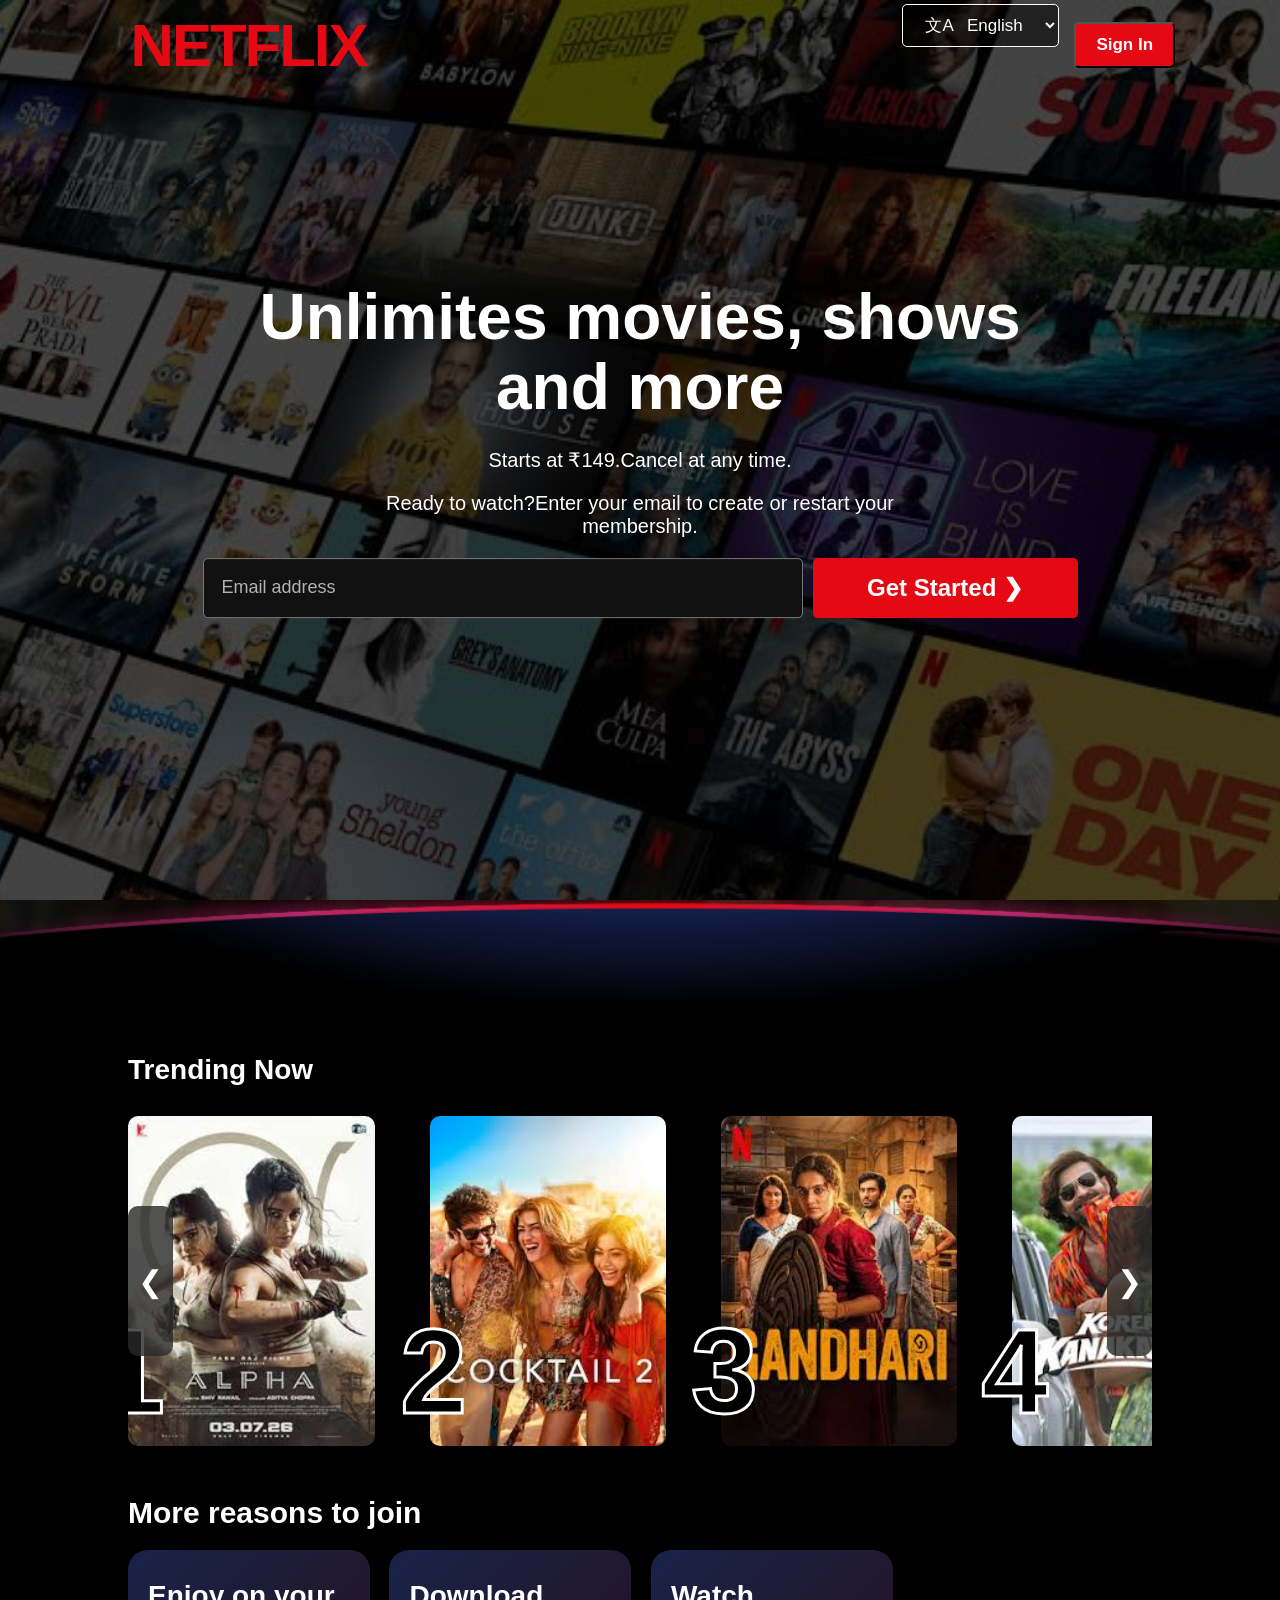
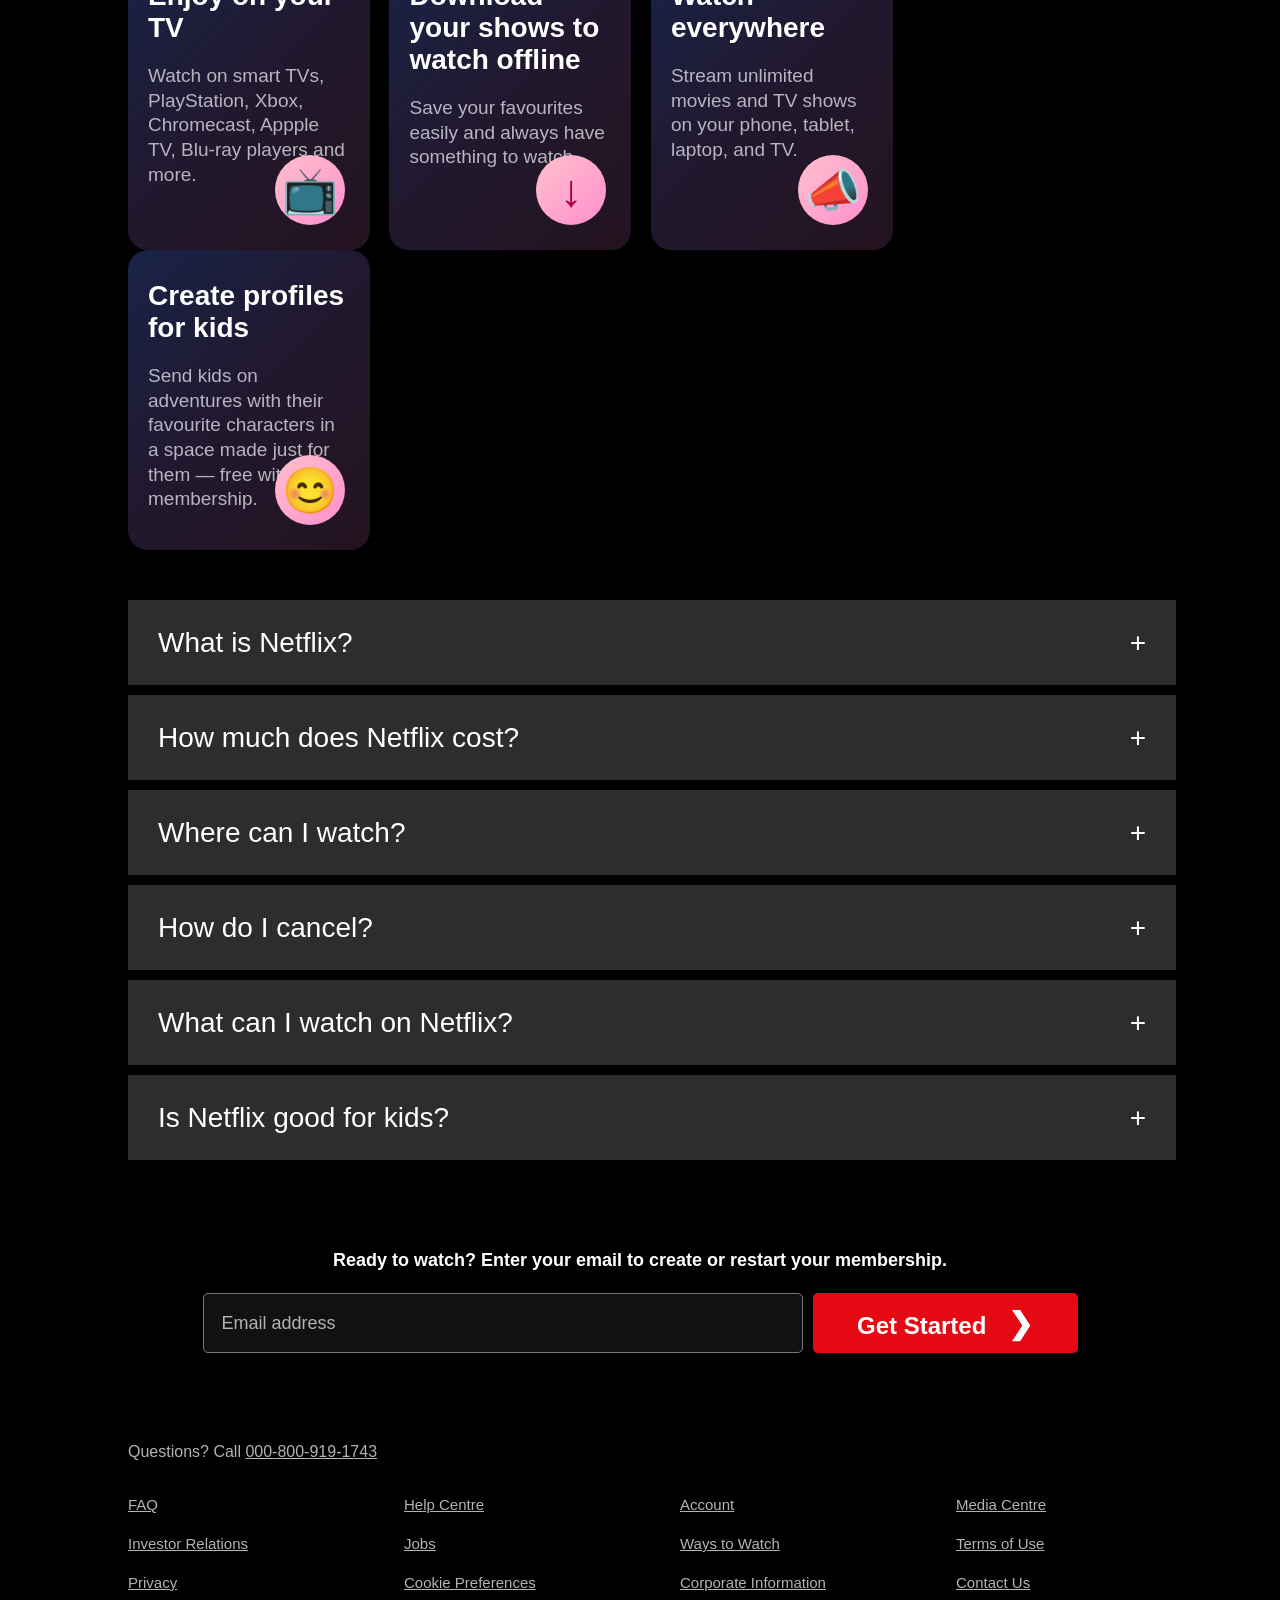
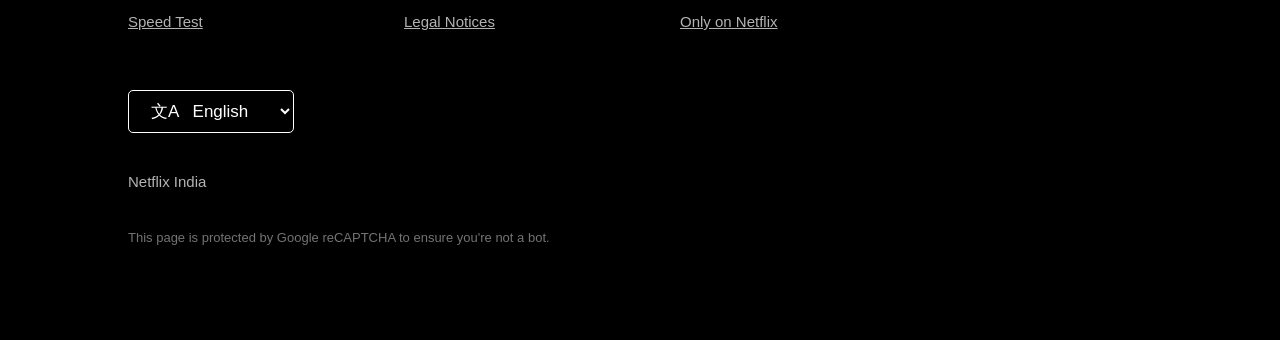
==== commit 87fa4a64: "Update index.html" ====
--- a/index.html
+++ b/index.html
@@ -12,8 +12,8 @@
             <div class="logo">NETFLIX</div>
             <div class="right-menu">
                 <select class="language">
-                    <option>English</option>
-                    <option>हिंदी</option>
+                    <option class="option">文A &nbsp; English</option>
+                    <option class="option">हिंदी</option>
                 </select>
                 <div class="sign-in"><button type="submit" class="sign-in-button">Sign In</button></div>
             </div>
@@ -24,8 +24,7 @@
         <p>Starts at ₹149.Cancel at any time.</p>
         <p>Ready to watch?Enter your email to create or restart your<br> membership.</p>
         <div class="email-box">
-                <input
-                    type="email"
+                <input type="email"
                     placeholder="Email address">
                 <button class="get-started">
                     Get Started ❯
@@ -33,7 +32,7 @@
             </div>
     </div>
     <!--    saragam -->
-    <img src="images/half_circle.png" alt="half circle" width="102%" height="100px">
+    <img src="images/half_circle.png" alt="half circle" width="100%" height="100px">
     <section class="trending-section">
         <h2>Trending Now</h2>
         <div class="slider-container">
@@ -41,43 +40,43 @@
                 &#10094;
             </button>
             <div class="movie-slider" id="movieSlider">
-                <div class="movie-card" onclick="openMovie('alpha')">
+                <div class="movie-card">
                     <span class="rank">1</span>
                     <img src="images/alpha.jpg" alt="Movie 1">
                 </div>
-                <div class="movie-card" onclick="openMovie('cocktail')">
+                <div class="movie-card">
                     <span class="rank">2</span>
                     <img src="images/cocktail.jpg" alt="Movie 2">
                 </div>
-                <div class="movie-card" onclick="openMovie('gandhari')">
+                <div class="movie-card">
                     <span class="rank">3</span>
                     <img src="images/gandhari.jpg" alt="Movie 3">
                 </div>
-                <div class="movie-card" onclick="openMovie('korean_kanakaran')">
+                <div class="movie-card">
                     <span class="rank">4</span>
                     <img src="images/korean_kanakaran.jpg" alt="Movie 4">
                 </div>
-                <div class="movie-card" onclick="openMovie('musafir_cafe')">
+                <div class="movie-card">
                     <span class="rank">5</span>
                     <img src="images/musafir_cafe.jpg" alt="Movie 5">
                 </div>
-                <div class="movie-card" onclick="openMovie('operation_safed_sagar')">
+                <div class="movie-card">
                     <span class="rank">6</span>
                     <img src="images/operation_safed_sagar.jpg" alt="Movie 6">
                 </div>
-                <div class="movie-card" onclick="openMovie('peddi')">
+                <div class="movie-card">
                     <span class="rank">7</span>
                     <img src="images/peddi.jpg" alt="Movie 6">
                 </div>
-                <div class="movie-card" onclick="openMovie('gatta_khushi')">
+                <div class="movie-card">
                     <span class="rank">8</span>
                     <img src="images/gatta_khushi.jpg" alt="Movie 6">
                 </div>
-                <div class="movie-card" onclick="openMovie('dhamaal')">
+                <div class="movie-card">
                     <span class="rank">9</span>
                     <img src="images/dhamaal.jpg" alt="Movie 6">
                 </div>
-                <div class="movie-card" onclick="openMovie('mirzapur')">
+                <div class="movie-card">
                     <span class="rank">10</span>
                     <img src="images/mirzapur.jpg" alt="Movie 6">
                 </div>
@@ -86,38 +85,6 @@
                 &#10095;
             </button>
         </div>
-        
-        <!-- MOVIE POPUP -->
-
-<div id="movieModal" class="movie-modal">
-    <div class="movie-popup">
-        <!-- Close Button -->
-        <button class="close-btn" onclick="closeMovie()">×</button>
-        <!-- Movie Image -->
-        <img id="modalImage" src="" alt="Movie">
-        <div class="movie-info">
-            <h1 id="modalTitle">Movie Title</h1>
-            <div class="movie-tags">
-                <span id="modalYear">2026</span>
-                <span>U/A 13+</span>
-                <span>Movie</span>
-                <span>Action</span>
-                <span>Drama</span>
-            </div>
-
-            <p id="modalDescription">
-                Movie description goes here.
-            </p>
-
-            <button class="modal-start">
-                Get Started ❯
-            </button>
-
-        </div>
-
-    </div>
-
-</div>
     </section>
     <section class="reasons-section">
         <h2 class="more_reason">More reasons to join</h2>
@@ -155,27 +122,19 @@
                 </div>
         </div>
     </section>
-    <!-- FAQ SECTION -->
-<section id="question">
-
-    <h2>Frequently Asked Questions</h2>
-    <br>
-
-    <!-- Question 1 -->
-    <div class="item">
-
+    <section id="question">
+        <!-- Question 1 -->
+    <div class="item">
         <div class="que">
             <span>What is Netflix?</span>
             <span class="faq-icon">+</span>
         </div>
-
         <div class="ans">
             <p>
                 Netflix is a streaming service that offers a wide variety
                 of award-winning TV shows, movies, anime, documentaries
                 and more – on thousands of internet-connected devices.
             </p>
-
             <p>
                 You can watch as much as you want, whenever you want,
                 without a single ad – all for one low monthly price.
@@ -183,18 +142,13 @@
                 shows and movies are added every week!
             </p>
         </div>
-
-    </div>
-
-
+    </div>
     <!-- Question 2 -->
     <div class="item">
-
         <div class="que">
             <span>How much does Netflix cost?</span>
             <span class="faq-icon">+</span>
         </div>
-
         <div class="ans">
             <p>
                 Watch Netflix on your smartphone, tablet, Smart TV,
@@ -202,60 +156,44 @@
                 fee. Plans range from ₹149 to ₹649/month.
             </p>
         </div>
-
-    </div>
-
-
+    </div>
     <!-- Question 3 -->
     <div class="item">
-
         <div class="que">
             <span>Where can I watch?</span>
             <span class="faq-icon">+</span>
         </div>
-
         <div class="ans">
             <p>
                 Watch anywhere, anytime. Sign in with your Netflix account
                 to watch instantly on the web or on any internet-connected
                 device that offers the Netflix app.
             </p>
-
             <p>
                 You can also download your favourite shows with the iOS
                 or Android app and watch them without an internet connection.
             </p>
         </div>
-
-    </div>
-
-
+    </div>
     <!-- Question 4 -->
     <div class="item">
-
         <div class="que">
             <span>How do I cancel?</span>
             <span class="faq-icon">+</span>
         </div>
-
         <div class="ans">
             <p>
                 Netflix is flexible. You can easily cancel your account
                 online in a few clicks. There are no cancellation fees.
             </p>
         </div>
-
-    </div>
-
-
+    </div>
     <!-- Question 5 -->
     <div class="item">
-
         <div class="que">
             <span>What can I watch on Netflix?</span>
             <span class="faq-icon">+</span>
         </div>
-
         <div class="ans">
             <p>
                 Netflix has an extensive library of feature films,
@@ -263,35 +201,80 @@
                 originals, and more.
             </p>
         </div>
-
-    </div>
-
-
+    </div>
     <!-- Question 6 -->
     <div class="item">
-
         <div class="que">
             <span>Is Netflix good for kids?</span>
             <span class="faq-icon">+</span>
         </div>
-
         <div class="ans">
             <p>
                 The Netflix Kids experience is included in your membership
                 to give parents control while kids enjoy family-friendly
                 TV shows and films in their own space.
             </p>
-
             <p>
                 Kids profiles come with PIN-protected parental controls
                 that let parents restrict the maturity rating of content
                 kids can watch.
             </p>
         </div>
+    </div>
+    </section>
+    <section id="footer">
+        <div class="footer-top">
+            <h3>Ready to watch? Enter your email to create or restart your membership.</h3>
 
-    </div>
-
-</section>
+            <div class="email-box">
+                <input type="email" placeholder="Email address">
+                <button class="get-started">
+                    Get Started <span>❯</span>
+                </button>
+            </div>
+        </div>
+        <div class="contact">
+            <p>
+                Questions? Call
+                <a href="tel:0008009191743">000-800-919-1743</a>
+            </p>
+        </div>
+        <div class="footer-links">
+            <div class="link-column">
+                <a href="#">FAQ</a>
+                <a href="#">Investor Relations</a>
+                <a href="#">Privacy</a>
+                <a href="#">Speed Test</a>
+            </div>
+            <div class="link-column">
+                <a href="#">Help Centre</a>
+                <a href="#">Jobs</a>
+                <a href="#">Cookie Preferences</a>
+                <a href="#">Legal Notices</a>
+            </div>
+            <div class="link-column">
+                <a href="#">Account</a>
+                <a href="#">Ways to Watch</a>
+                <a href="#">Corporate Information</a>
+                <a href="#">Only on Netflix</a>
+            </div>
+            <div class="link-column">
+                <a href="#">Media Centre</a>
+                <a href="#">Terms of Use</a>
+                <a href="#">Contact Us</a>
+            </div>
+        </div>
+        <div>
+            <select class="language">
+                <option class="option">文A &nbsp; English &nbsp;</option>
+                <option class="option">हिंदी</option>
+            </select>
+        </div>
+        <p class="netflix-india">Netflix India</p>
+        <p class="captcha">
+            This page is protected by Google reCAPTCHA to ensure you're not a bot.
+        </p>
+    </section>
     <script src="script.js"></script>
 </body>
 </html>
--- a/style.css
+++ b/style.css
@@ -175,8 +175,8 @@
 }
 .movie-card {
     position: relative;
-    min-width: 150px;
-    height: 250px;
+    min-width: 230px;
+    height: 330px;
     border-radius: 10px;
     overflow: visible;
     flex-shrink: 0;
@@ -255,6 +255,148 @@
         width: 35px;
         height: 100px;
         font-size: 20px;
+    }
+}
+
+/* ========================= */
+/* MOVIE POPUP */
+/* ========================= */
+
+.movie-modal {
+    display: none;
+    position: fixed;
+    top: 0;
+    left: 0;
+    width: 100%;
+    height: 100%;
+    background-color: rgba(0, 0, 0, 0.75);
+    z-index: 1000;
+    align-items: center;
+    justify-content: center;
+}
+
+/* Popup Box */
+.movie-popup {
+    width: 800px;
+    max-width: 90%;
+    background-color: #181818;
+    border: 1px solid #555;
+    border-radius: 8px;
+    overflow: hidden;
+    position: relative;
+    box-shadow: 0 0 30px rgba(0,0,0,0.8);
+}
+
+/* Movie Image */
+.movie-popup img {
+    width: 100%;
+    height: 430px;
+    object-fit: cover;
+    display: block;
+}
+
+/* Dark gradient on image */
+.movie-popup::after {
+    content: "";
+    position: absolute;
+    top: 0;
+    left: 0;
+    width: 100%;
+    height: 430px;
+    background: linear-gradient(
+        transparent,
+        #181818
+    );
+    pointer-events: none;
+}
+
+/* Movie Information */
+.movie-info {
+    padding: 20px 50px 40px;
+    margin-top: -80px;
+    position: relative;
+    z-index: 2;
+}
+
+/* Movie Title */
+.movie-info h1 {
+    font-size: 45px;
+    margin-bottom: 20px;
+}
+
+/* Tags */
+
+.movie-tags {
+    display: flex;
+    gap: 8px;
+    margin-bottom: 25px;
+    flex-wrap: wrap;
+}
+
+.movie-tags span {
+    background-color: #555;
+    padding: 7px 10px;
+    border-radius: 4px;
+    font-size: 16px;
+}
+
+/* Description */
+.movie-info p {
+    font-size: 18px;
+    line-height: 1.5;
+    margin-bottom: 30px;
+    max-width: 700px;
+}
+
+/* Get Started Button */
+.modal-start {
+    background-color: #e50914;
+    color: white;
+    border: none;
+    padding: 15px 25px;
+    font-size: 20px;
+    border-radius: 5px;
+    cursor: pointer;
+}
+
+.modal-start:hover {
+    background-color: #f40612;
+}
+
+/* Close Button */
+.close-btn {
+    position: absolute;
+    top: 15px;
+    right: 20px;
+    width: 45px;
+    height: 45px;
+    border: none;
+    border-radius: 50%;
+    background-color: transparent;
+    color: white;
+    font-size: 40px;
+    cursor: pointer;
+    z-index: 10;
+    line-height: 35px;
+}
+
+.close-btn:hover {
+    background-color: rgba(255,255,255,0.2);
+}
+
+/* Mobile */
+@media (max-width: 600px) {
+    .movie-popup img {
+        height: 250px;
+    }
+    .movie-info {
+        padding: 20px;
+    }
+    .movie-info h1 {
+        font-size: 30px;
+    }
+    .movie-info p {
+        font-size: 16px;
     }
 }
 
@@ -362,7 +504,9 @@
 
 
 
+
 /* Question Section */
+
 
 #question {
     clear: both;
@@ -382,3 +526,223 @@
 .que:hover{
     background-color:#4d4d4d;
 }
+#question {
+    clear: both;
+    width: 80%;
+    margin: 50px auto;
+    padding: 0;
+}
+
+.que{
+    background-color: #333333;
+    height: 55px;
+    width: 96.5%;
+    padding-bottom: 0px;
+    padding-left: 40px;
+    padding-top: 30px;
+    font-size: 28px;
+}
+.que:hover{
+    background-color:#4d4d4d;
+}
+.question h2 {
+    font-size: 32px;
+    margin-bottom: 25px;
+    font-weight: bold;
+}
+.item {
+    margin-bottom: 10px;
+}
+.que {
+    background-color: #2d2d2d;
+    min-height: 85px;
+    padding: 0 30px;
+    display: flex;
+    align-items: center;
+    justify-content: space-between;
+    cursor: pointer;
+    font-size: 28px;
+    transition: background-color 0.3s ease;
+}
+.que:hover {
+    background-color: #414141;
+}
+.icon {
+    font-size: 45px;
+    font-weight: 200;
+    line-height: 1;
+    transition: transform 0.3s ease;
+}
+.ans {
+    background-color: #2d2d2d;
+    padding: 25px 30px;
+    display: none;
+    font-size: 24px;
+    line-height: 1.5;
+    border-top: 2px solid black;
+}
+.ans p {
+    margin-bottom: 30px;
+}
+.ans p:last-child {
+    margin-bottom: 0;
+}
+.item.active .ans {
+    display: block;
+}
+.item.active .faq-icon {
+    transform: rotate(45deg);
+}
+
+
+
+
+
+
+/* FOOTER */
+
+#footer {
+    background-color: #000;
+    color: #b3b3b3;
+    padding: 40px 10%;
+    min-height: 650px;
+    font-family: Arial, sans-serif;
+}
+.footer-top {
+    text-align: center;
+    margin-bottom: 90px;
+}
+.footer-top h3 {
+    color: white;
+    font-size: 18px;
+    margin-bottom: 22px;
+}
+.email-box {
+    display: flex;
+    justify-content: center;
+    gap: 10px;
+}
+.email-box input {
+    width: 600px;
+    height: 60px;
+    background-color: #111;
+    border: 1px solid #777;
+    border-radius: 5px;
+    padding: 0 18px;
+    color: white;
+    font-size: 18px;
+    box-sizing: border-box;
+}
+.email-box input::placeholder {
+    color: #b3b3b3;
+}
+.get-started {
+    height: 60px;
+    width: 265px;
+    border: none;
+    border-radius: 5px;
+    background-color: #e50914;
+    color: white;
+    font-size: 24px;
+    font-weight: bold;
+    cursor: pointer;
+}
+.get-started span {
+    font-size: 30px;
+    margin-left: 15px;
+}
+
+.get-started:hover {
+    background-color: #f40612;
+}
+.contact {
+    margin-bottom: 35px;
+}
+
+.contact p {
+    font-size: 16px;
+}
+
+.contact a {
+    color: #b3b3b3;
+    text-decoration: underline;
+}
+.footer-links {
+    display: grid;
+    grid-template-columns: repeat(4, 1fr);
+    column-gap: 80px;
+    margin-bottom: 60px;
+}
+.link-column {
+    display: flex;
+    flex-direction: column;
+    gap: 22px;
+}
+.link-column a {
+    color: #b3b3b3;
+    font-size: 15px;
+    text-decoration: underline;
+}
+.link-column a:hover {
+    color: white;
+}
+.option{
+    background-color: white;
+    color: black;
+}
+.option:hover{
+    background-color: white;
+    color: black;   
+}
+.language {
+    margin-bottom: 40px;
+}
+.language button {
+    background-color: #000;
+    color: black;
+    padding: 9px 18px;
+    font-size: 16px;
+    cursor: pointer;
+}
+.netflix-india {
+    color: #b3b3b3;
+    font-size: 15px;
+    margin-bottom: 40px;
+}
+.captcha {
+    color: #737373;
+    font-size: 13px;
+}
+@media (max-width: 800px) {
+
+    #footer {
+        padding: 40px 6%;
+    }
+    .email-box {
+        flex-direction: column;
+        align-items: center;
+    }
+    .email-box input {
+        width: 100%;
+    }
+    .get-started {
+        width: 200px;
+    }
+    .footer-links {
+        grid-template-columns: repeat(2, 1fr);
+        gap: 40px;
+    }
+}
+@media (max-width: 500px) {
+
+    .footer-top h3 {
+        font-size: 16px;
+    }
+    .footer-links {
+        grid-template-columns: 1fr;
+        gap: 30px;
+    }
+    .email-box input {
+        width: 100%;
+    }
+}
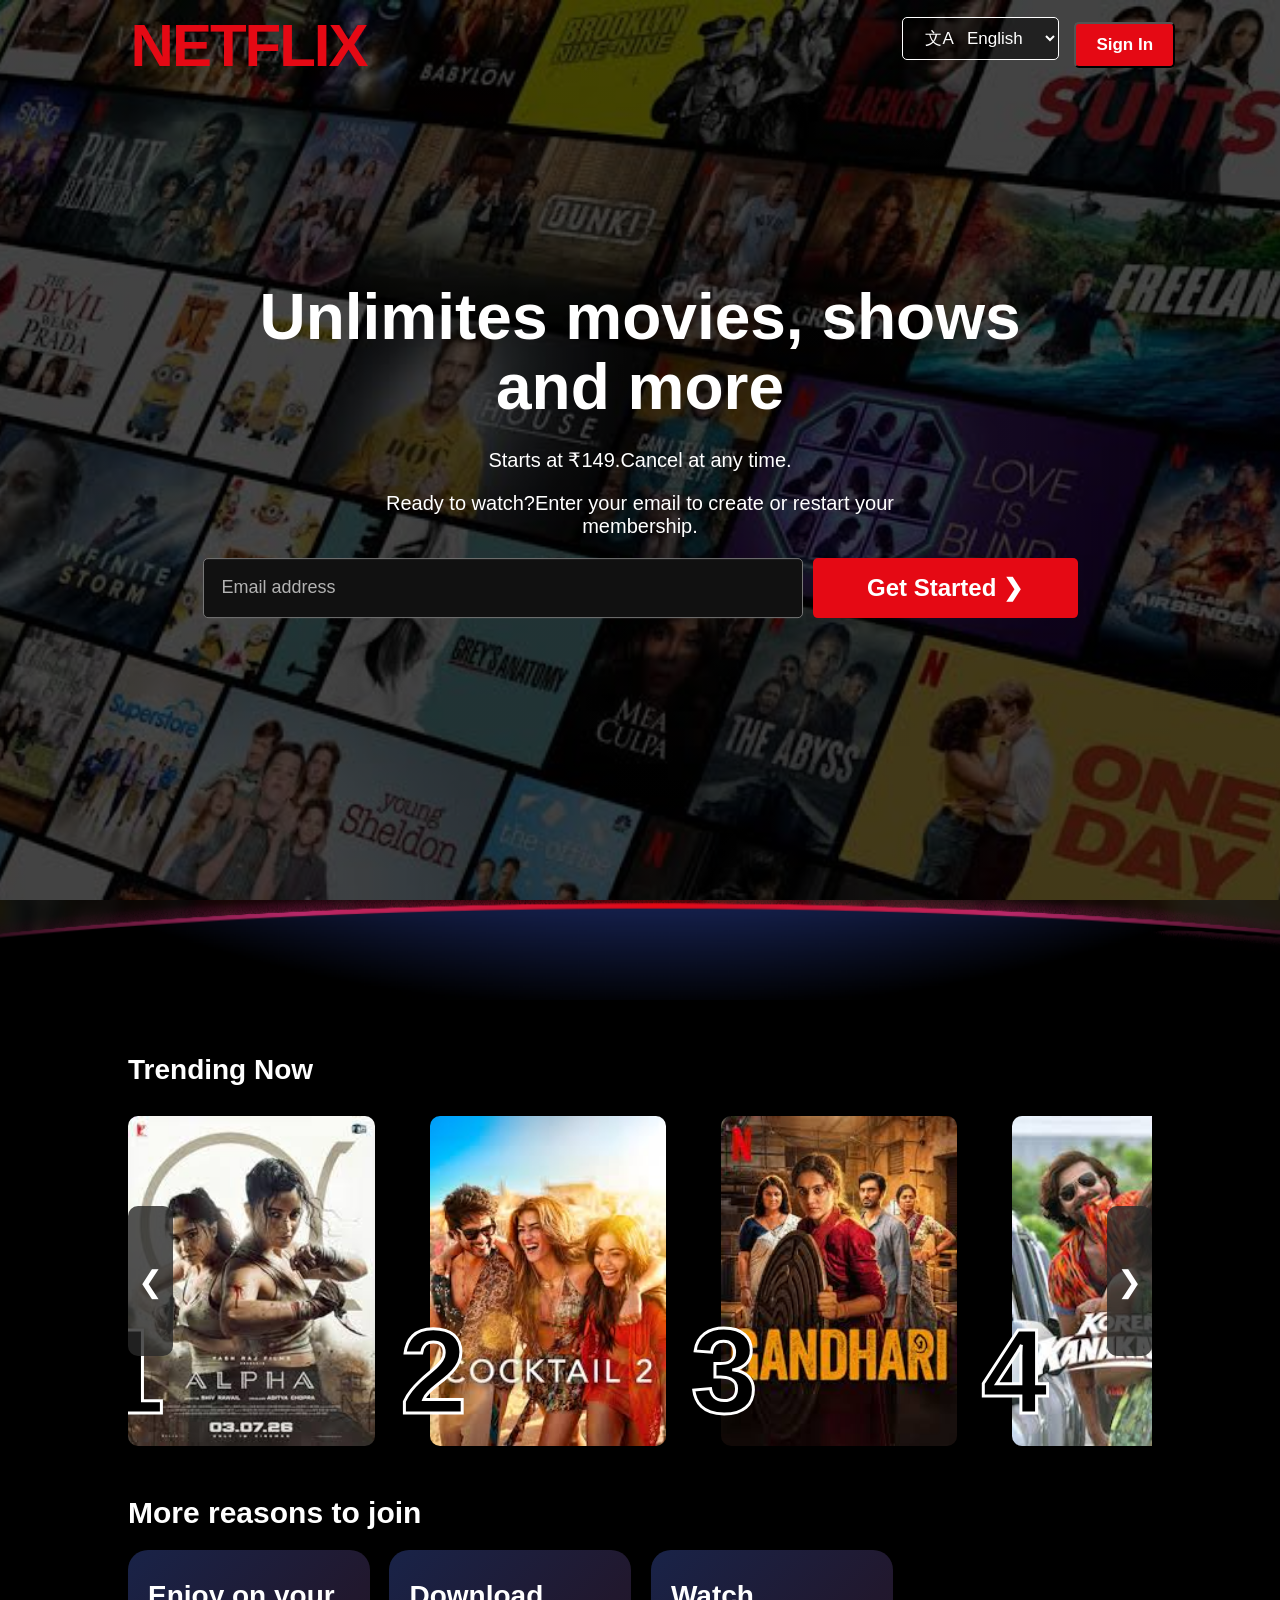
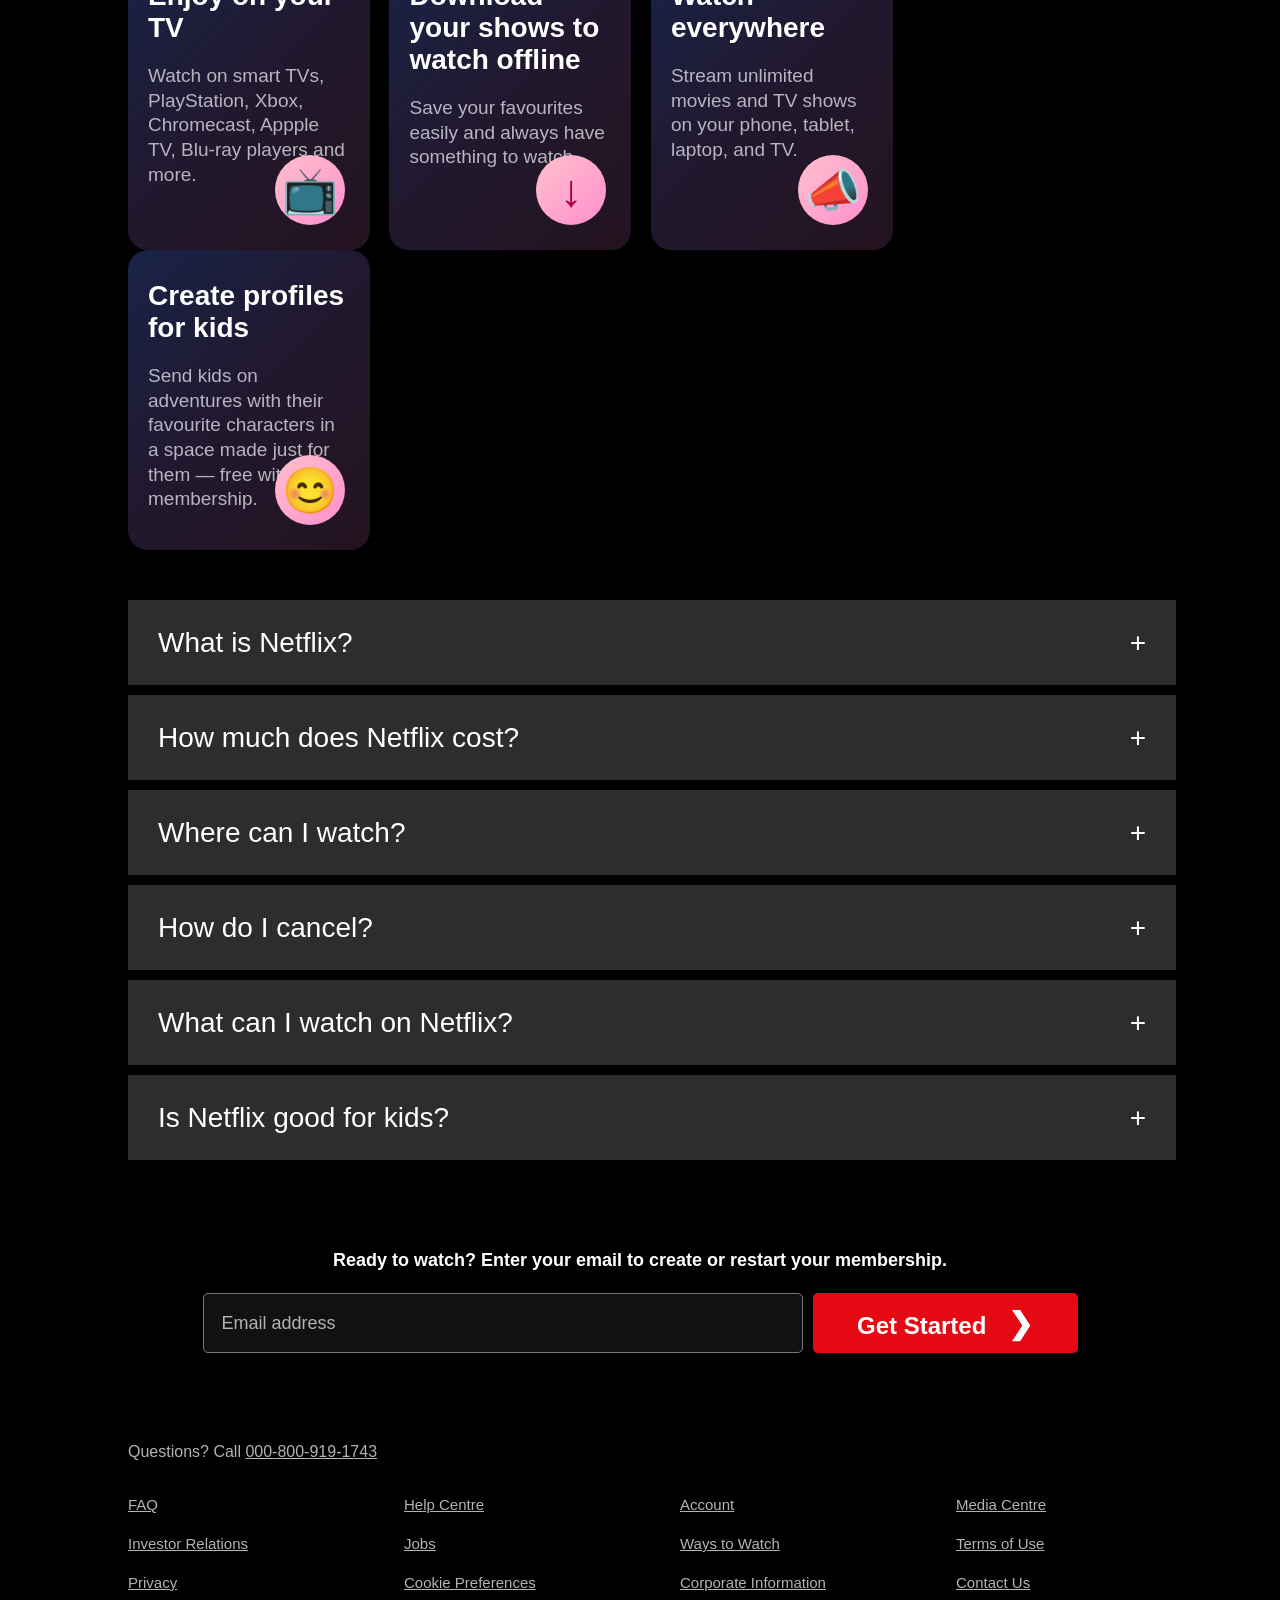
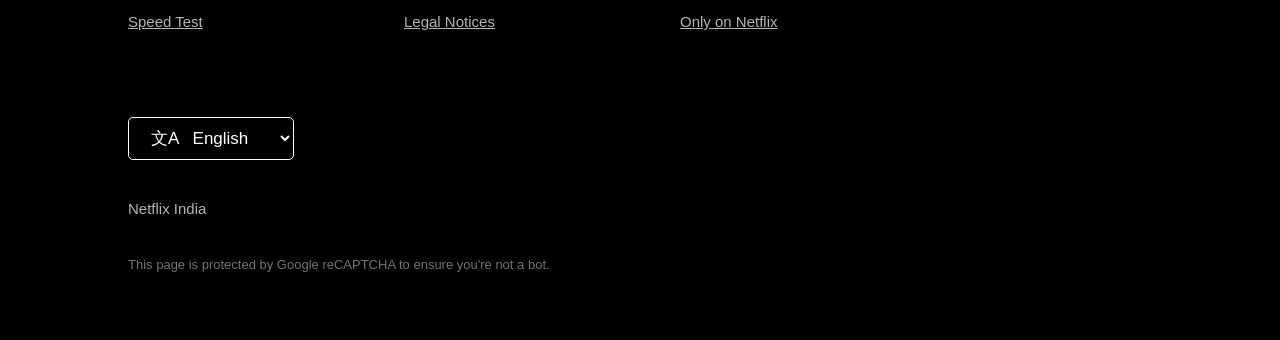
==== commit 4db3f158: "Update index.html" ====
--- a/index.html
+++ b/index.html
@@ -15,7 +15,7 @@
                     <option class="option">文A &nbsp; English</option>
                     <option class="option">हिंदी</option>
                 </select>
-                <div class="sign-in"><button type="submit" class="sign-in-button">Sign In</button></div>
+                <a href="signup_page.html"><div class="sign-in"><button type="submit" class="sign-in-button">Sign In</button></div></a>
             </div>
         </div>
     </div>
--- a/style.css
+++ b/style.css
@@ -49,6 +49,7 @@
     background-color: rgba(0, 0, 0, 0.5);
     cursor: pointer;
     color: white;
+    margin-top:27px;
 }
 .select option{
     background-color: white;
